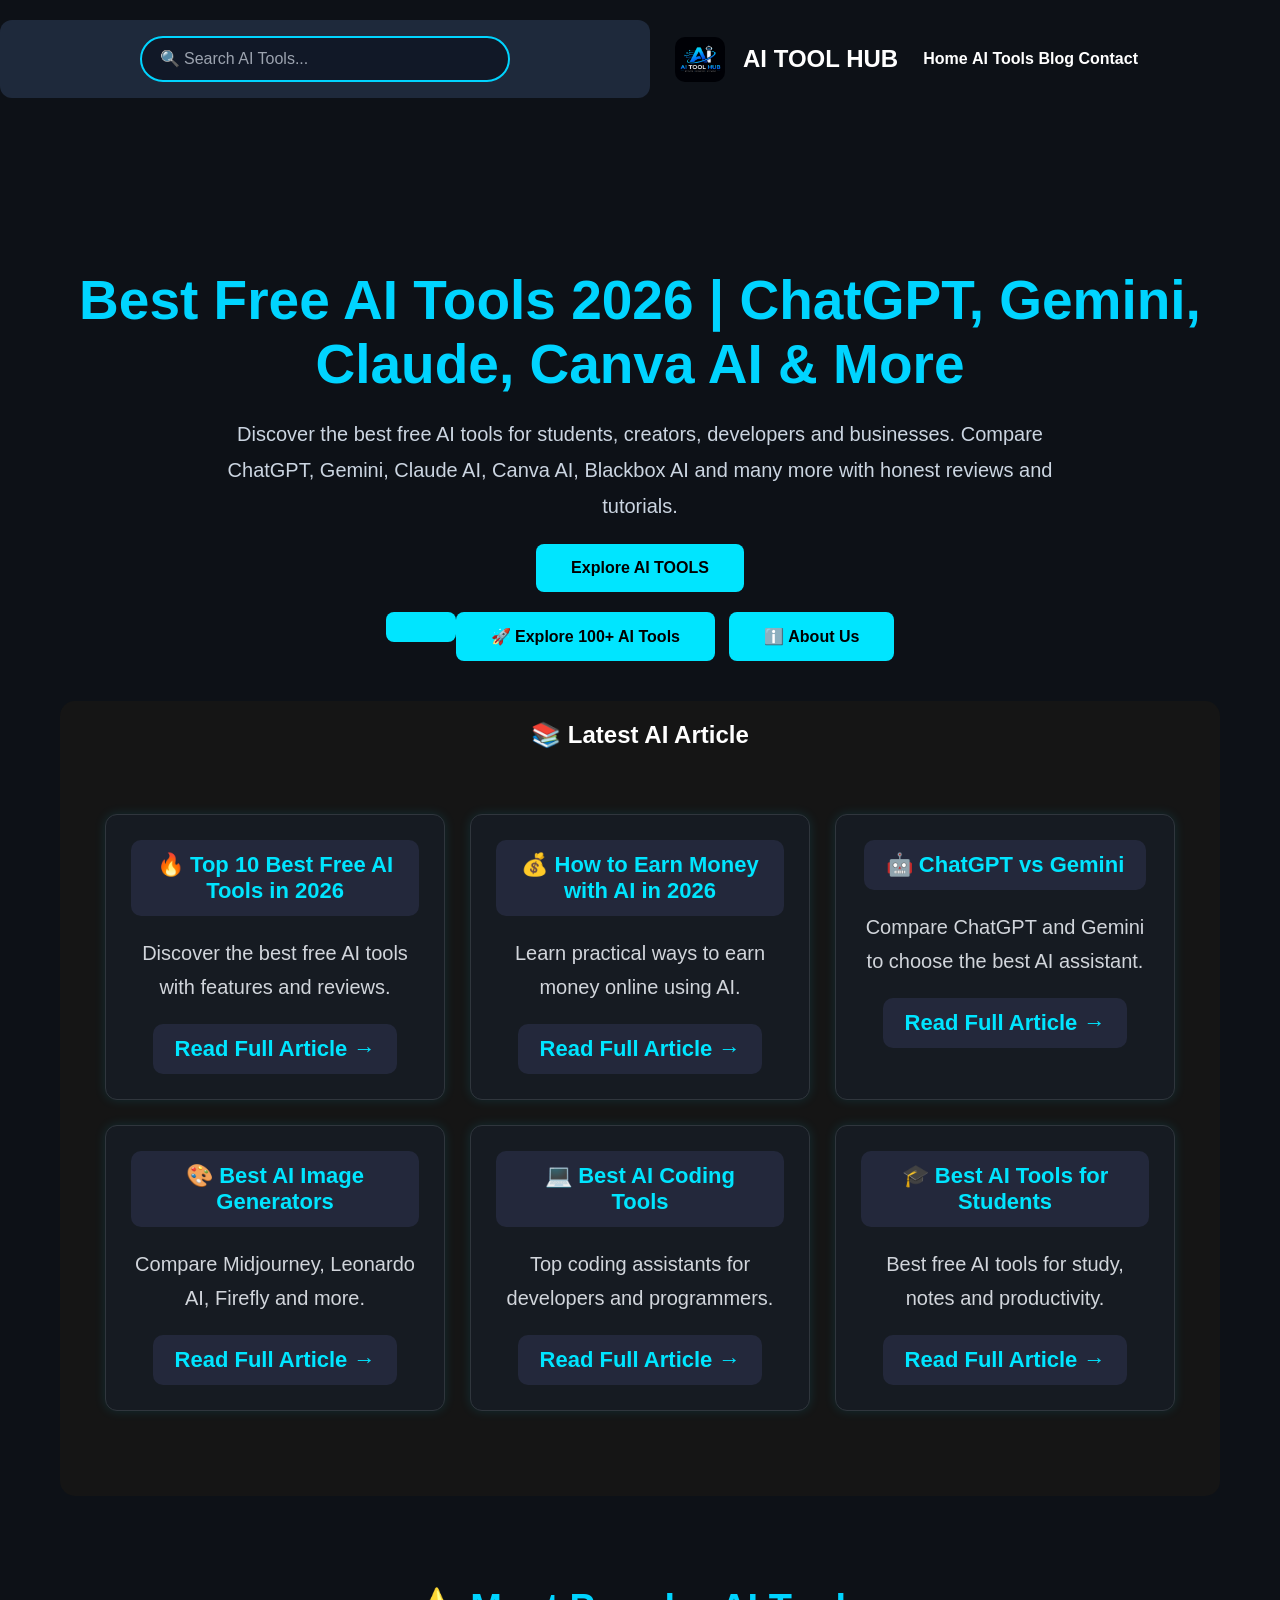
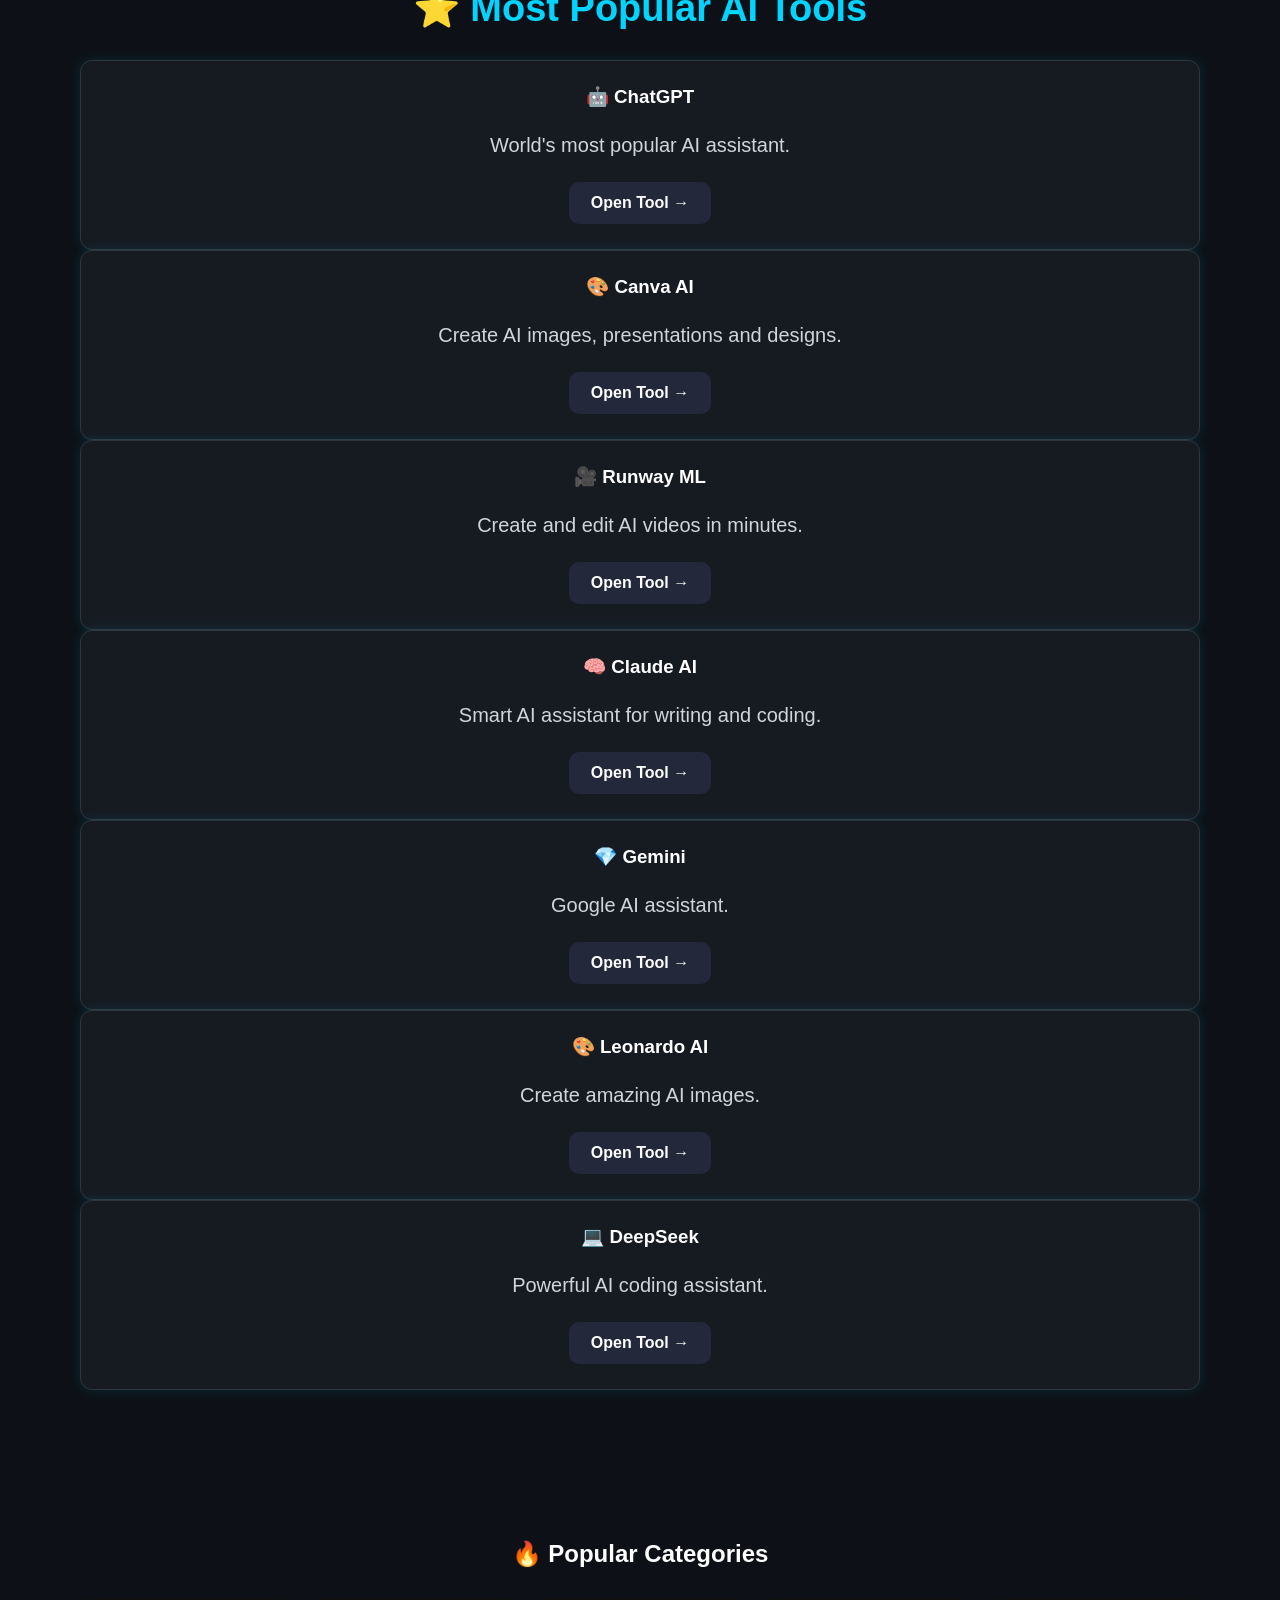
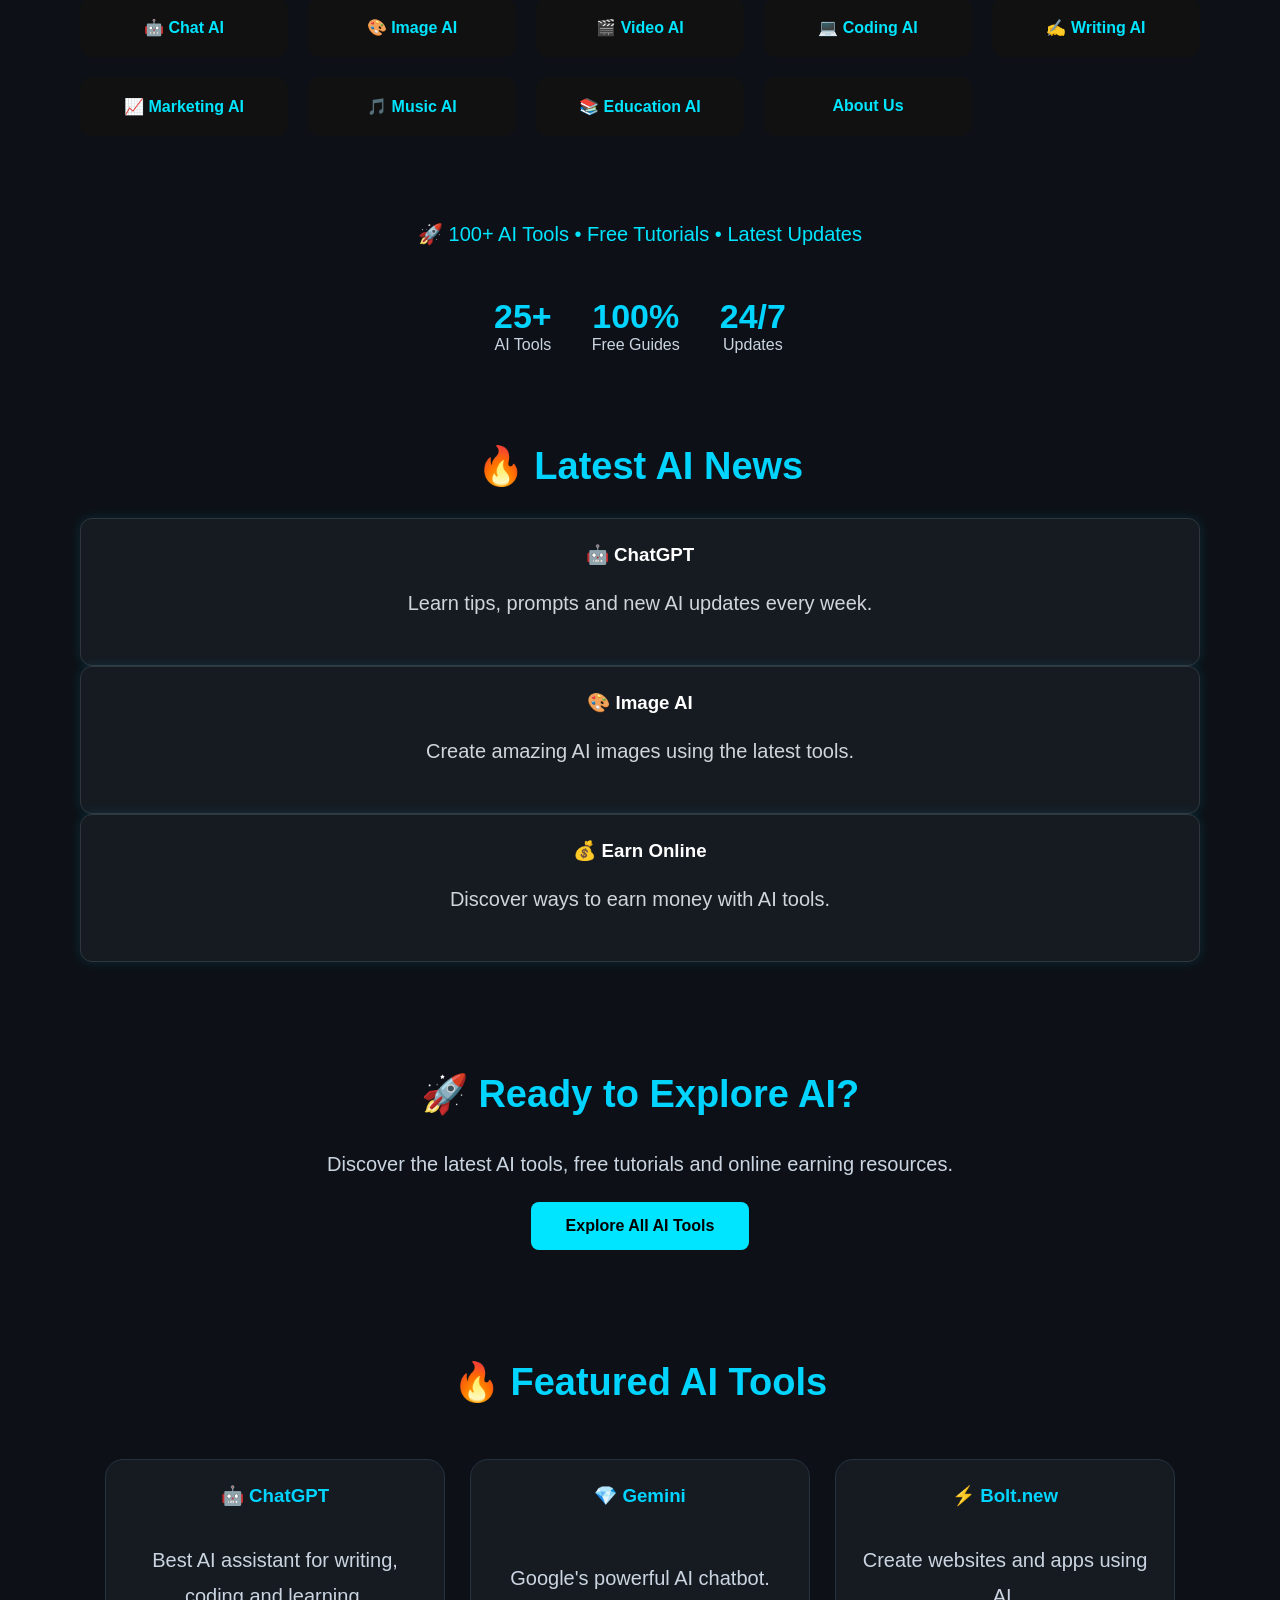
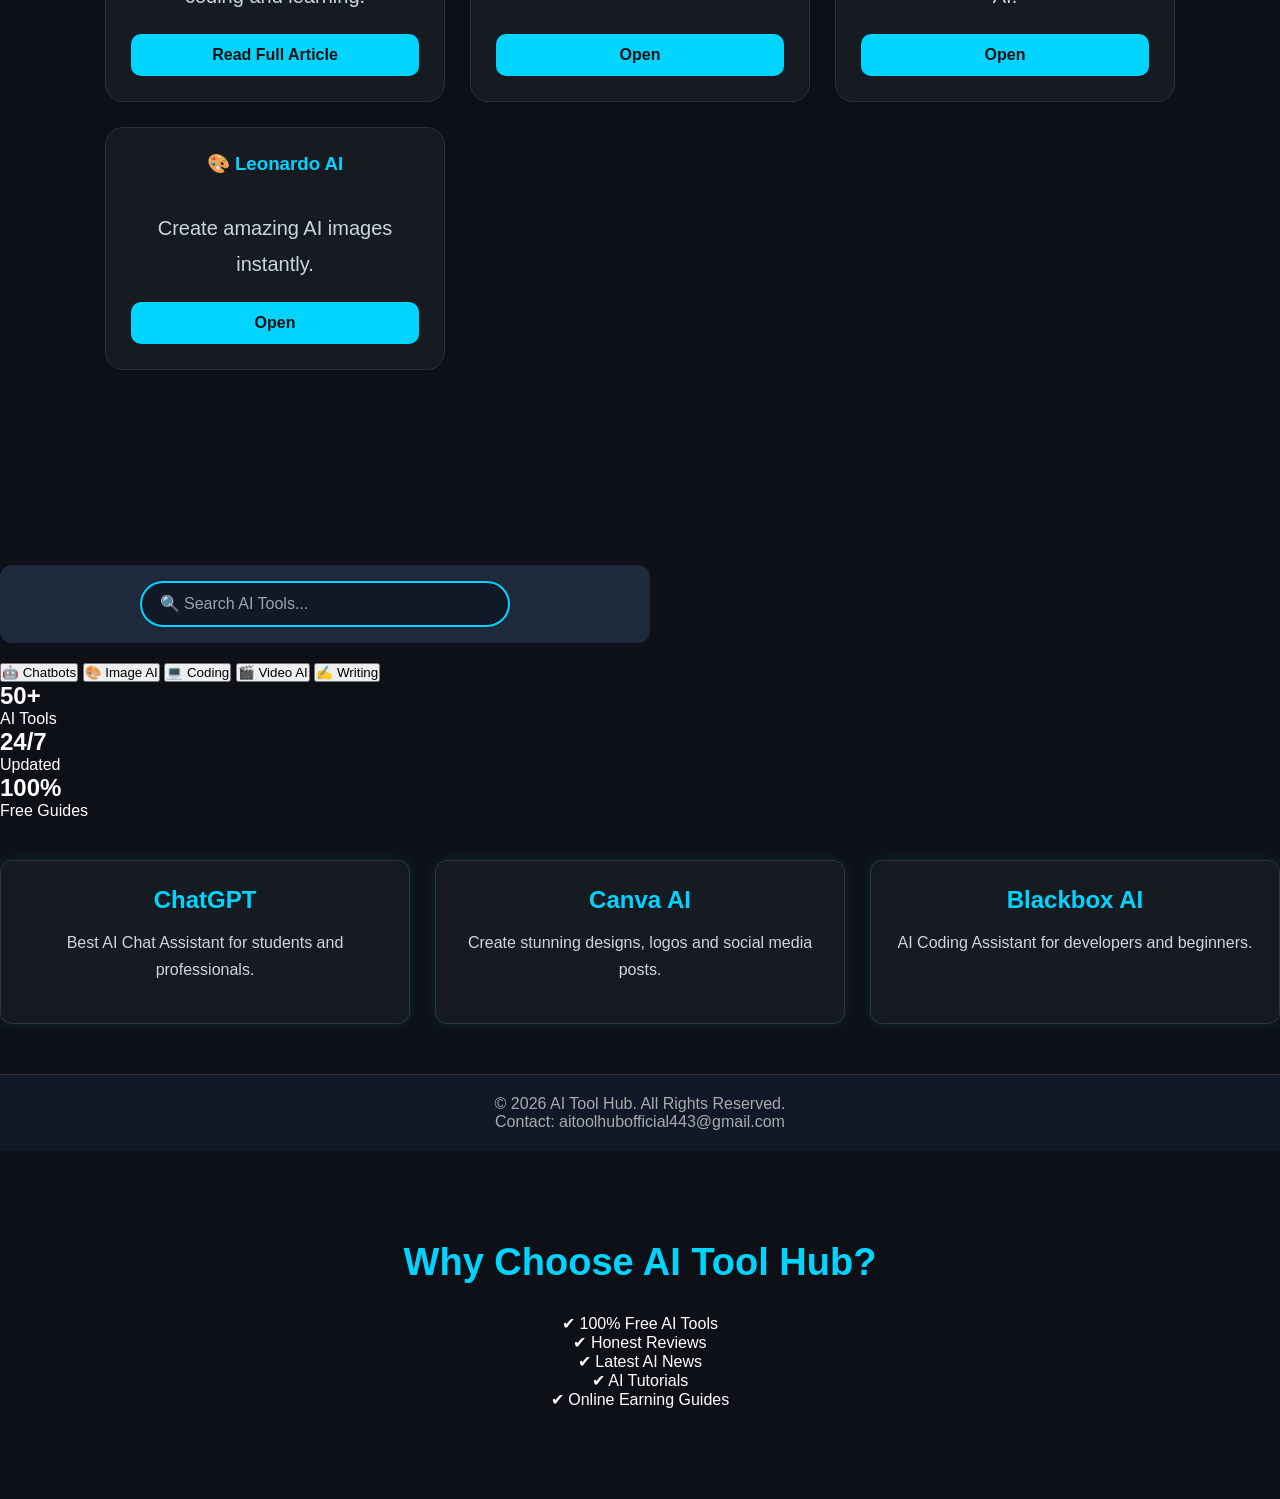
==== index.html @ bf10cf0b "Update index.html" ====
<!DOCTYPE html>
<html>
<head>

<meta charset="UTF-8">

<meta name="viewport" content="width=device-width, initial-scale=1.0">

<title>AI Tool Hub | Best AI Tools</title>

<meta name="description" content="Discover the best AI tools for ChatGPT, Image Generation, Video Editing, Coding and Productivity.">
    
  <meta name="keywords" content="AI Tools, ChatGPT, Gemini, Claude AI, Canva AI, Blackbox AI, AI Image Generator, AI Video Tools, Free AI Tools, AI Tool Hub">

<meta name="author" content="Altaf Khan">

<meta name="robots" content="index, follow">

<meta property="og:title" content="AI Tool Hub | Best Free AI Tools">

<meta property="og:description" content="Discover the best AI tools, reviews, tutorials and online earning resources.">

<meta property="og:type" content="website">

<meta property="og:url" content="https://altafkhan443.github.io/ai-tool-hub/">

<meta property="og:image" content="https://altafkhan443.github.io/ai-tool-hub/logo.png">  

<link rel="stylesheet" href="style.css">
    
<!-- Google tag (gtag.js) -->
<script async src="https://www.googletagmanager.com/gtag/js?id=G-ZGLQVR0SQN"></script>
<script>
  window.dataLayer = window.dataLayer || [];
  function gtag(){dataLayer.push(arguments);}
  gtag('js', new Date());

  gtag('config', 'G-ZGLQVR0SQN');
</script>
<link rel="icon" type="image/png" href="logo.png">    
</head>

<body>
<nav>
   <div class="search-box">
    <input type="text" id="searchInput" placeholder="🔍 Search AI Tools...">
</div> 
    <div class="logo">
    <img src="logo.png.jpeg" alt="AI Tool Hub Logo" style="height:45px; vertical-align:middle;">
        <span>AI TOOL HUB</span>
</div>

    <div class="menu">
        <a href="index.html">Home</a>
        <a href="tools.html">AI Tools</a>
        <a href="blog.html">Blog</a>
        <a href="contact.html">Contact</a>
    </div>
</nav>

<div class="hero">
    <h1>Best Free AI Tools 2026 | ChatGPT, Gemini, Claude, Canva AI & More</h1>
    <p>
Discover the best free AI tools for students, creators, developers and businesses. Compare ChatGPT, Gemini, Claude AI, Canva AI, Blackbox AI and many more with honest reviews and tutorials.
</p>
    <a href="tools.html" class="hero-btn">
    Explore AI TOOLS
    <div style="margin-top:20px;">
    <a href="tools.html" class="hero-btn">🚀 Explore 100+ AI Tools</a>
    <a href="about.html" class="hero-btn" style="margin-left:10px;">ℹ️ About Us</a>
</div>    
    <div class="latest-article">
    <h2>📚 Latest AI Article</h2>

   <div class="tools-container">

<div class="card">
<h2><a href="article1.html">🔥 Top 10 Best Free AI Tools in 2026</a></h2>
<p>Discover the best free AI tools with features and reviews.</p>
<a href="article1.html">Read Full Article →</a>
</div>

<div class="card">
<h2><a href="article2.html">💰 How to Earn Money with AI in 2026</a></h2>
<p>Learn practical ways to earn money online using AI.</p>
<a href="article2.html">Read Full Article →</a>
</div>

<div class="card">
<h2><a href="article3.html">🤖 ChatGPT vs Gemini</a></h2>
<p>Compare ChatGPT and Gemini to choose the best AI assistant.</p>
<a href="article3.html">Read Full Article →</a>
</div>

<div class="card">
<h2><a href="article4.html">🎨 Best AI Image Generators</a></h2>
<p>Compare Midjourney, Leonardo AI, Firefly and more.</p>
<a href="article4.html">Read Full Article →</a>
</div>

<div class="card">
<h2><a href="article5.html">💻 Best AI Coding Tools</a></h2>
<p>Top coding assistants for developers and programmers.</p>
<a href="article5.html">Read Full Article →</a>
</div>

<div class="card">
<h2><a href="article6.html">🎓 Best AI Tools for Students</a></h2>
<p>Best free AI tools for study, notes and productivity.</p>
<a href="article6.html">Read Full Article →</a>
</div>

</div> 
</div>
  <section class="featured-tools">

<h2>⭐ Most Popular AI Tools</h2>

<div class="card">
<h3>🤖 ChatGPT</h3>
<p>World's most popular AI assistant.</p>
<a href="https://chat.openai.com" target="_blank">Open Tool →</a>
</div>
<div class="card">
    <h3>🎨 Canva AI</h3>
    <p>Create AI images, presentations and designs.</p>
    <a href="https://www.canva.com/" target="_blank">Open Tool →</a>
</div>

<div class="card">
    <h3>🎥 Runway ML</h3>
    <p>Create and edit AI videos in minutes.</p>
    <a href="https://runwayml.com/" target="_blank">Open Tool →</a>
</div>

<div class="card">
    <h3>🧠 Claude AI</h3>
    <p>Smart AI assistant for writing and coding.</p>
    <a href="https://claude.ai/" target="_blank">Open Tool →</a>
</div>
<div class="card">
<h3>💎 Gemini</h3>
<p>Google AI assistant.</p>
<a href="https://gemini.google.com" target="_blank">Open Tool →</a>
</div>

<div class="card">
<h3>🎨 Leonardo AI</h3>
<p>Create amazing AI images.</p>
<a href="https://leonardo.ai" target="_blank">Open Tool →</a>
</div>

<div class="card">
<h3>💻 DeepSeek</h3>
<p>Powerful AI coding assistant.</p>
<a href="https://chat.deepseek.com" target="_blank">Open Tool →</a>
</div>

</section>      
      <section class="popular-categories">

<h2>🔥 Popular Categories</h2>

<div class="category-grid">

<a href="tools.html">🤖 Chat AI</a>

<a href="tools.html">🎨 Image AI</a>

<a href="tools.html">🎬 Video AI</a>

<a href="tools.html">💻 Coding AI</a>

<a href="tools.html">✍️ Writing AI</a>

<a href="tools.html">📈 Marketing AI</a>

<a href="tools.html">🎵 Music AI</a>

<a href="tools.html">📚 Education AI</a>

 <a href="about.html" class="hero-btn">About Us</a>   
</div>

</section>  
      <p style="color:#00e5ff; font-size:20px; margin-top:20px;">
🚀 100+ AI Tools • Free Tutorials • Latest Updates
</p>  
<div class="hero-stats">
  <div>
      <h2>25+</h2>
      <span>AI Tools</span>
  </div>  

        <div>
            <h2>100%</h2>
            <span>Free Guides</span>
        </div>

        <div>
            <h2>24/7</h2>
            <span>Updates</span>
        </div>
    </div> 
      <section class="latest">
    <h2>🔥 Latest AI News</h2>

    <div class="card">
        <h3>🤖 ChatGPT</h3>
        <p>Learn tips, prompts and new AI updates every week.</p>
    </div>

    <div class="card">
        <h3>🎨 Image AI</h3>
        <p>Create amazing AI images using the latest tools.</p>
    </div>

    <div class="card">
        <h3>💰 Earn Online</h3>
        <p>Discover ways to earn money with AI tools.</p>
    </div>
</section> 
       <section class="cta">

    <h2>🚀 Ready to Explore AI?</h2>

    <p>
        Discover the latest AI tools, free tutorials and online earning resources.
    </p>

    <a href="tools.html" class="hero-btn">
        Explore All AI Tools
    </a>

</section> 
    <section class="featured-tools">

    <h2>🔥 Featured AI Tools</h2>

    <div class="tool-grid">

        <div class="tool-card">
            <h3>🤖 ChatGPT</h3>
            <p>Best AI assistant for writing, coding and learning.</p>
            <a href="article1.html" class="hero-btn">Read Full Article</a>
        </div>

        <div class="tool-card">
            <h3>💎 Gemini</h3>
            <p>Google's powerful AI chatbot.</p>
            <a href="https://gemini.google.com" target="_blank">Open</a>
        </div>

        <div class="tool-card">
            <h3>⚡ Bolt.new</h3>
            <p>Create websites and apps using AI.</p>
            <a href="https://bolt.new" target="_blank">Open</a>
        </div>

        <div class="tool-card">
            <h3>🎨 Leonardo AI</h3>
            <p>Create amazing AI images instantly.</p>
            <a href="https://leonardo.ai" target="_blank">Open</a>
        </div>

    </div>

</section>  
</div>  
     <div class="search-box">
    <input type="text" id="searchInput" placeholder="🔍 Search AI Tools...">
</div>   
       <div class="categories">
    <button>🤖 Chatbots</button>
    <button>🎨 Image AI</button>
    <button>💻 Coding</button>
    <button>🎬 Video AI</button>
    <button>✍️ Writing</button>
</div> 
    <section class="stats">

<div class="stat-box">
<h2>50+</h2>
<p>AI Tools</p>
</div>

<div class="stat-box">
<h2>24/7</h2>
<p>Updated</p>
</div>

<div class="stat-box">
<h2>100%</h2>
<p>Free Guides</p>
</div>

</section>    
    </a>    
</div>

<div class="cards">

    <div class="card">
        <h2>ChatGPT</h2>
        <p>Best AI Chat Assistant for students and professionals.</p>
    </div>

    <div class="card">
        <h2>Canva AI</h2>
        <p>Create stunning designs, logos and social media posts.</p>
    </div>

    <div class="card">
        <h2>Blackbox AI</h2>
        <p>AI Coding Assistant for developers and beginners.</p>
    </div>

</div>
    

 <footer style="text-align:center; padding:20px; margin-top:50px; border-top:1px solid #333; color:#aaa;">
  <p>© 2026 AI Tool Hub. All Rights Reserved.</p>
  <p>Contact: aitoolhubofficial443@gmail.com</p>
</footer>
    <script src="script.js"></script>
   <section class="cta">
<h2>Why Choose AI Tool Hub?</h2>

<p>
✔ 100% Free AI Tools<br>
✔ Honest Reviews<br>
✔ Latest AI News<br>
✔ AI Tutorials<br>
✔ Online Earning Guides
</p>
</section> 
</body>
</html>
---- style.css ----
/* =========================
   AI TOOL HUB - STYLE.CSS
========================= */

*{
margin:0;
padding:0;
box-sizing:border-box;
scroll-behavior:smooth;
}

body{
font-family:Arial,Helvetica,sans-serif;
background:#0d1117;
color:#fff;
}

a{
text-decoration:none;
}

img{
max-width:100%;
}

.navbar{
position:sticky;
top:0;
display:flex;
justify-content:space-between;
align-items:center;
padding:18px 8%;
background:#111827;
border-bottom:1px solid #1f2937;
z-index:999;
}

.logo{
font-size:28px;
font-weight:bold;
color:#00d4ff;
}

.logo span{
color:#ffffff;
margin-left:8px;
}


nav{
    display:flex;
    gap:25px;
    align-items:center;
}

nav a{
    color:white;
    text-decoration:none;
    font-weight:bold;
    transition:.3s;
}

nav a:hover{
    color:#00d4ff;
}

.hero{
    padding:120px 20px 60px;
    text-align:center;
    max-width:1200px;
    margin:auto;
}

.hero h1{
font-size:55px;
color:#00d4ff;
margin-bottom:20px;
}

.hero p{
font-size:20px;
color:#cbd5e1;
max-width:850px;
margin:auto;
line-height:1.8;
}

.search-box{
width:90%;
max-width:650px;
margin-top:35px;
padding:16px;
border:none;
border-radius:12px;
font-size:18px;
outline:none;
background:#1e293b;
color:white;
}

.tools-container{
max-width:1400px;
margin:40px auto;
padding:20px;
display:grid;
grid-template-columns:repeat(auto-fit,minmax(280px,1fr));
gap:25px;
}

.card{
background:#161b22;
border:1px solid #263241;
border-radius:16px;
padding:25px;
text-align:center;
transition:.35s;
box-shadow:0 0 12px rgba(0,212,255,.12);
}

.card:hover{
transform:translateY(-10px);
box-shadow:0 0 25px rgba(0,212,255,.45);
border-color:#00d4ff;
}

.card h2{
color:#00d4ff;
margin-bottom:15px;
}

.card p{
color:#d1d5db;
line-height:1.7;
margin-bottom:15px;
}

.card a{
display:inline-block;
padding:12px 22px;
background:#23283b;
color:#ffffff;
border-radius:10px;
font-weight:bold;
transition:.3s;
}

.card a:hover{
background:#00d4ff;
   color:#000;
}

footer{
margin-top:60px;
padding:25px;
text-align:center;
background:#111827;
color:#94a3b8;
border-top:1px solid #1f2937;
}

@media(max-width:768px){

.hero h1{
font-size:36px;
}

.hero p{
font-size:16px;
}

.navbar{
flex-direction:column;
gap:15px;
}

nav a{
margin:0 10px;
}

}
/* ===== Featured Tools ===== */

.featured-tools,
.latest,
.cta{
    max-width:1200px;
    margin:70px auto;
    padding:20px;
    text-align:center;
}

.featured-tools h2,
.latest h2,
.cta h2{
    color:#00d4ff;
    font-size:38px;
    margin-bottom:30px;
}

.tool-grid{
    display:grid;
    grid-template-columns:repeat(auto-fit,minmax(250px,1fr));
    gap:25px;
}

.tool-card{
    background:#161b22;
    border:1px solid #263241;
    border-radius:18px;
    padding:25px;
    transition:.3s;
}

.tool-card:hover{
    transform:translateY(-10px);
    box-shadow:0 0 30px rgba(0,212,255,.4);
}

.tool-card h3{
    color:#00d4ff;
    margin-bottom:15px;
}

.tool-card p{
    color:#cbd5e1;
    margin-bottom:20px;
}

.tool-card a,
.hero-btn{
    display:inline-block;
    padding:12px 24px;
    background:#00d4ff;
    color:#111;
    border-radius:10px;
    font-weight:bold;
    transition:.3s;
}

.tool-card a:hover,
.hero-btn:hover{
    background:#00b8d8;
}

.hero-stats{
    display:flex;
    justify-content:center;
    gap:40px;
    margin-top:45px;
    flex-wrap:wrap;
}

.hero-stats h2{
    color:#00d4ff;
    font-size:34px;
}

.hero-stats span{
    color:#cbd5e1;
}

.footer-links{
    margin:25px 0;
}

.footer-links a{
    color:white;
    margin:0 12px;
}

.footer-links a:hover{
    color:#00d4ff;
}

.copyright{
    margin-top:20px;
    color:#94a3b8;
}

@media(max-width:768px){

.hero-stats{
    flex-direction:column;
    gap:20px;
}
.hero{
    text-align:center;
}

.search-box{
    display:block;
    margin:30px auto;
}
.featured-tools h2,
.latest h2,
.cta h2{
    font-size:28px;
}

}
.tool-card{
display:flex;
flex-direction:column;
justify-content:space-between;
min-height:220px;
}

.tool-grid,
.tools-container{
display:grid;
grid-template-columns:repeat(auto-fit,minmax(280px,1fr));
gap:25px;
padding:25px;
}

.card{
width:100%;
}
.logo{
    display:flex;
    align-items:center;
    gap:10px;
    font-size:30px;
    font-weight:bold;
    color:#00d4ff;
}

.logo img{
    width:45px;
    height:45px;
    border-radius:50%;
}

.navbar{
    padding:15px 8%;
}

.hero{
    margin-top:30px;
}

.hero p{
    margin:20px auto;
}

.search-box{
    display:block;
    margin:30px auto;
}

footer{
    color:white;
}

.hero-btn{
display:inline-block;
padding:15px 35px;
background:#00e5ff;
color:#000;
font-weight:bold;
border-radius:8px;
transition:0.3s;
text-decoration:none;
}

.hero-btn:hover{
background:#00bcd4;
transform:scale(1.05);
}

.card{
border-radius:12px;
transition:0.3s;
}

.card:hover{
transform:translateY(-8px);
box-shadow:0 10px 25px rgba(0,229,255,.3);
}
.cards{
display:grid;
grid-template-columns:repeat(auto-fit,minmax(280px,1fr));
gap:25px;
margin-top:40px;
}

.card{
background:#161b22;
padding:25px;
border:1px solid #30363d;
}
.logo{
    display:flex;
    align-items:center;
    gap:10px;
    font-size:24px;
    font-weight:bold;
}

.logo img{
    width:50px;
    height:50px;
    border-radius:10px;
}
.site-logo{
    height:50px;
    width:auto;
    border-radius:10px;
}
.latest-article{
margin-top:40px;
padding:20px;
background:#151515;
border-radius:15px;
text-align:center;
}
.latest-article h2{
    color:#ffffff;
    background:none;
    box-shadow:none;
}

.latest-article a{
color:#00E5FF;
font-size:22px;
font-weight:bold;
text-decoration:none;
}

.latest-article a:hover{
text-decoration:underline;
}
.popular-categories{
padding:60px 20px;
text-align:center;
}

.category-grid{
display:grid;
grid-template-columns:repeat(auto-fit,minmax(180px,1fr));
gap:20px;
margin-top:30px;
}

.category-grid a{
background:#111;
padding:20px;
border-radius:12px;
text-decoration:none;
color:#00E5FF;
font-weight:bold;
transition:.3s;
}

.category-grid a:hover{
background:#00E5FF;
color:#000;
transform:translateY(-5px);
}
/* Search Box */
.search-box{
    width:100%;
    text-align:center;
    margin:20px 0;
}

.search-box input{
    width:60%;
    max-width:500px;
    padding:12px 18px;
    border-radius:30px;
    border:2px solid #00d4ff;
    background:#111827;
    color:#fff;
    font-size:16px;
    outline:none;
}

.search-box input::placeholder{
    color:#9ca3af;
}

.search-box input:focus{
    box-shadow:0 0 15px #00d4ff;
}
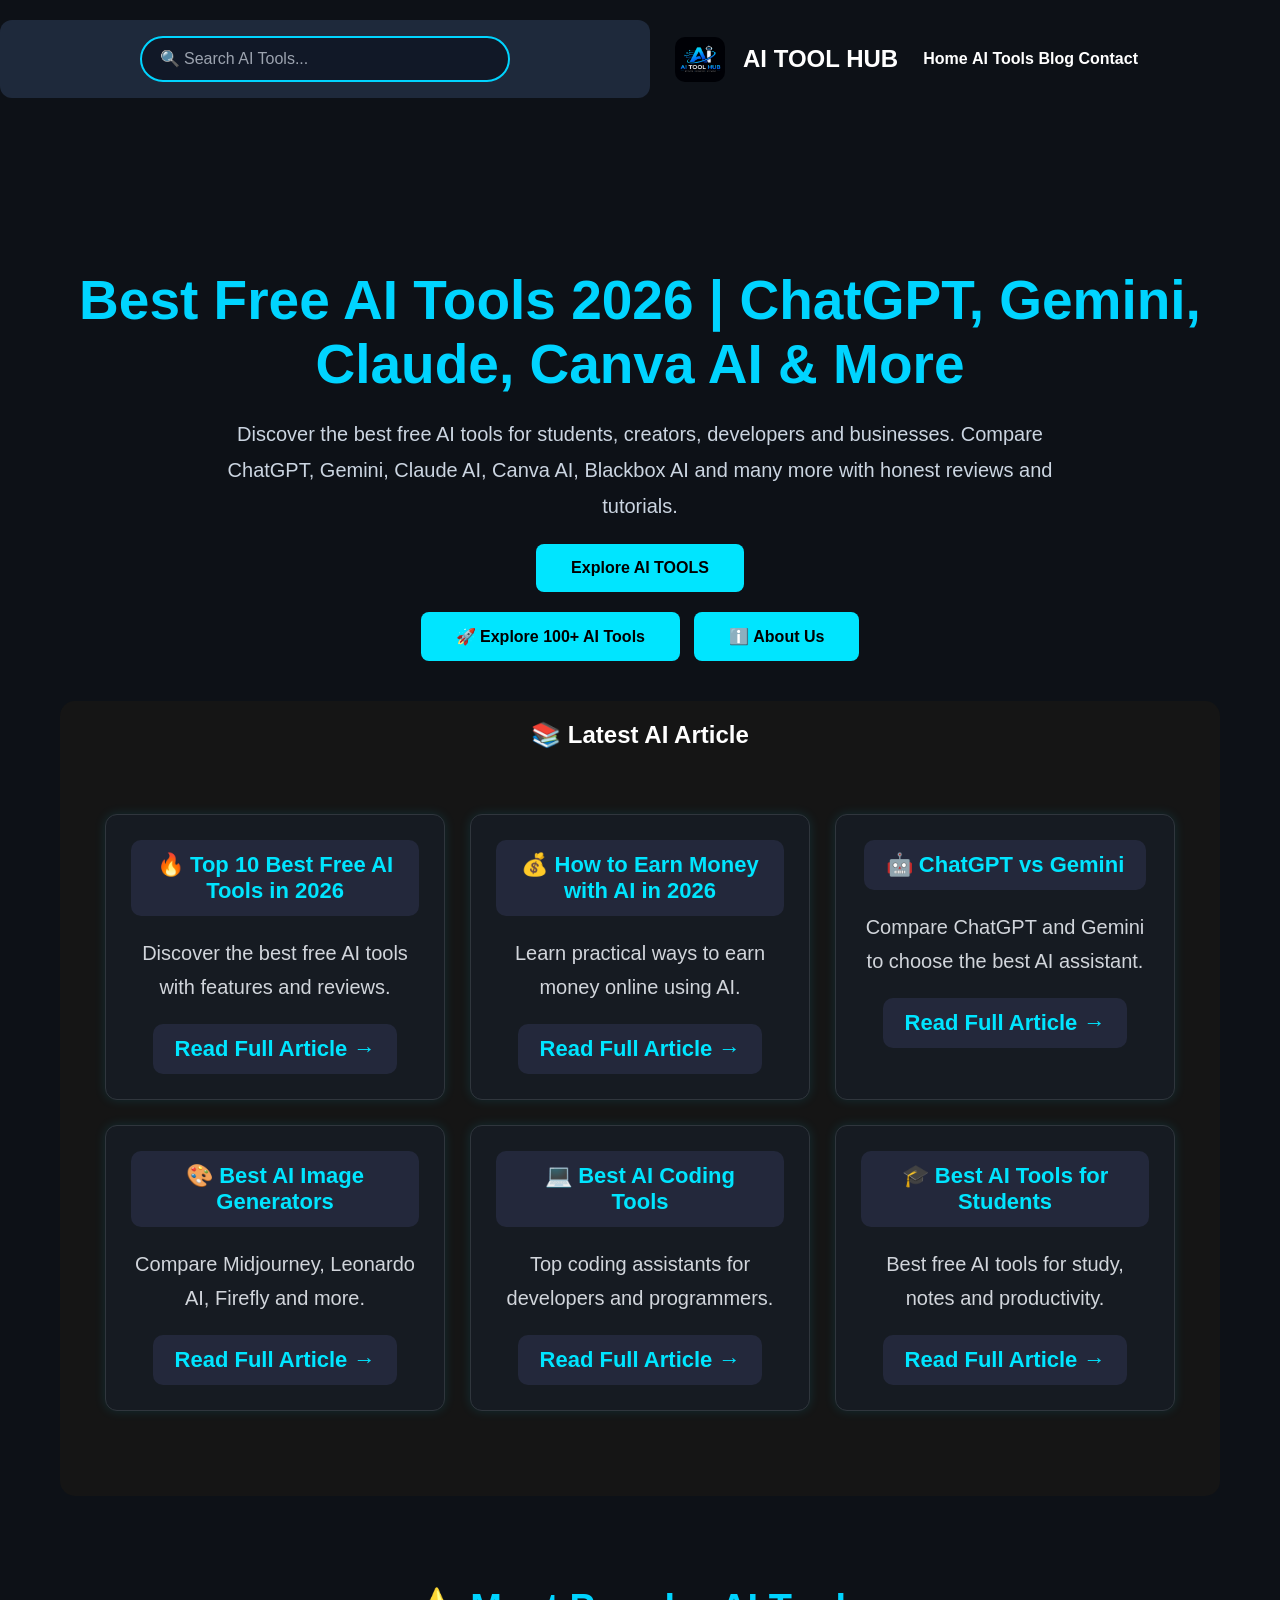
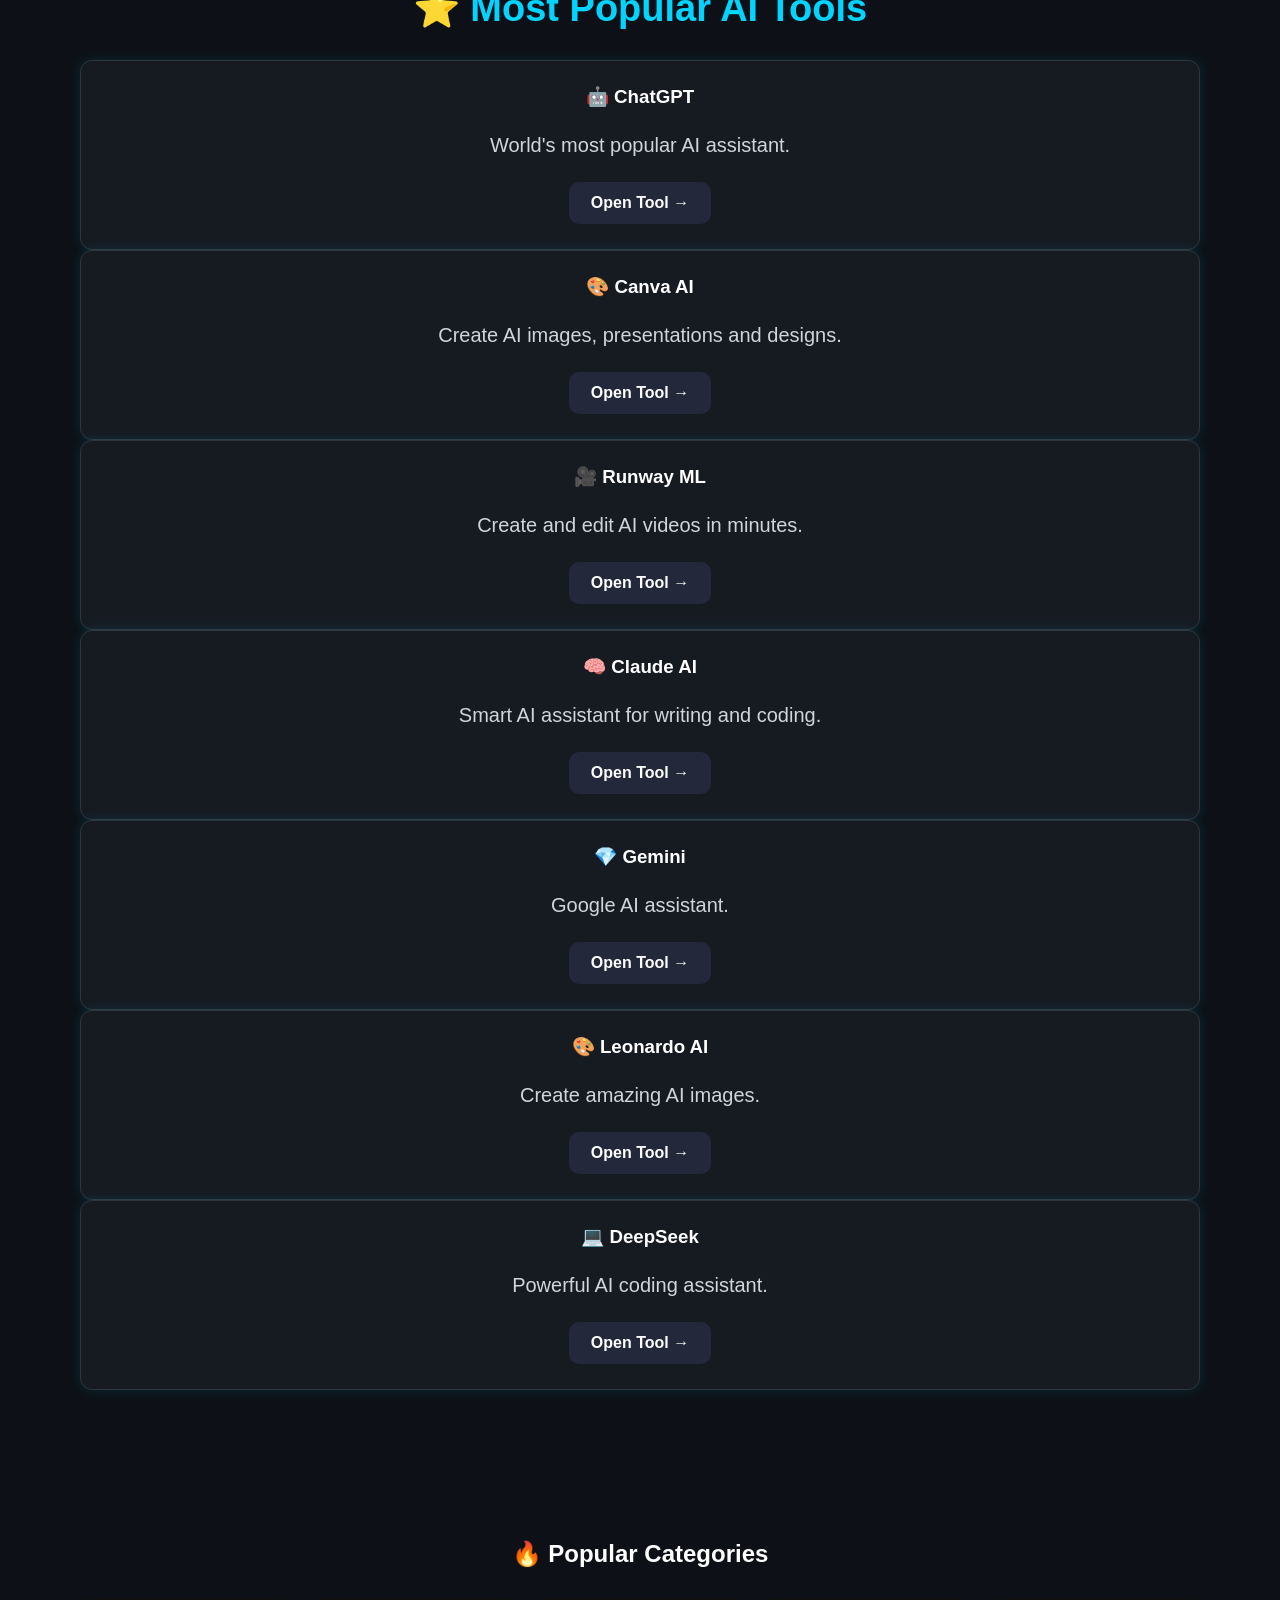
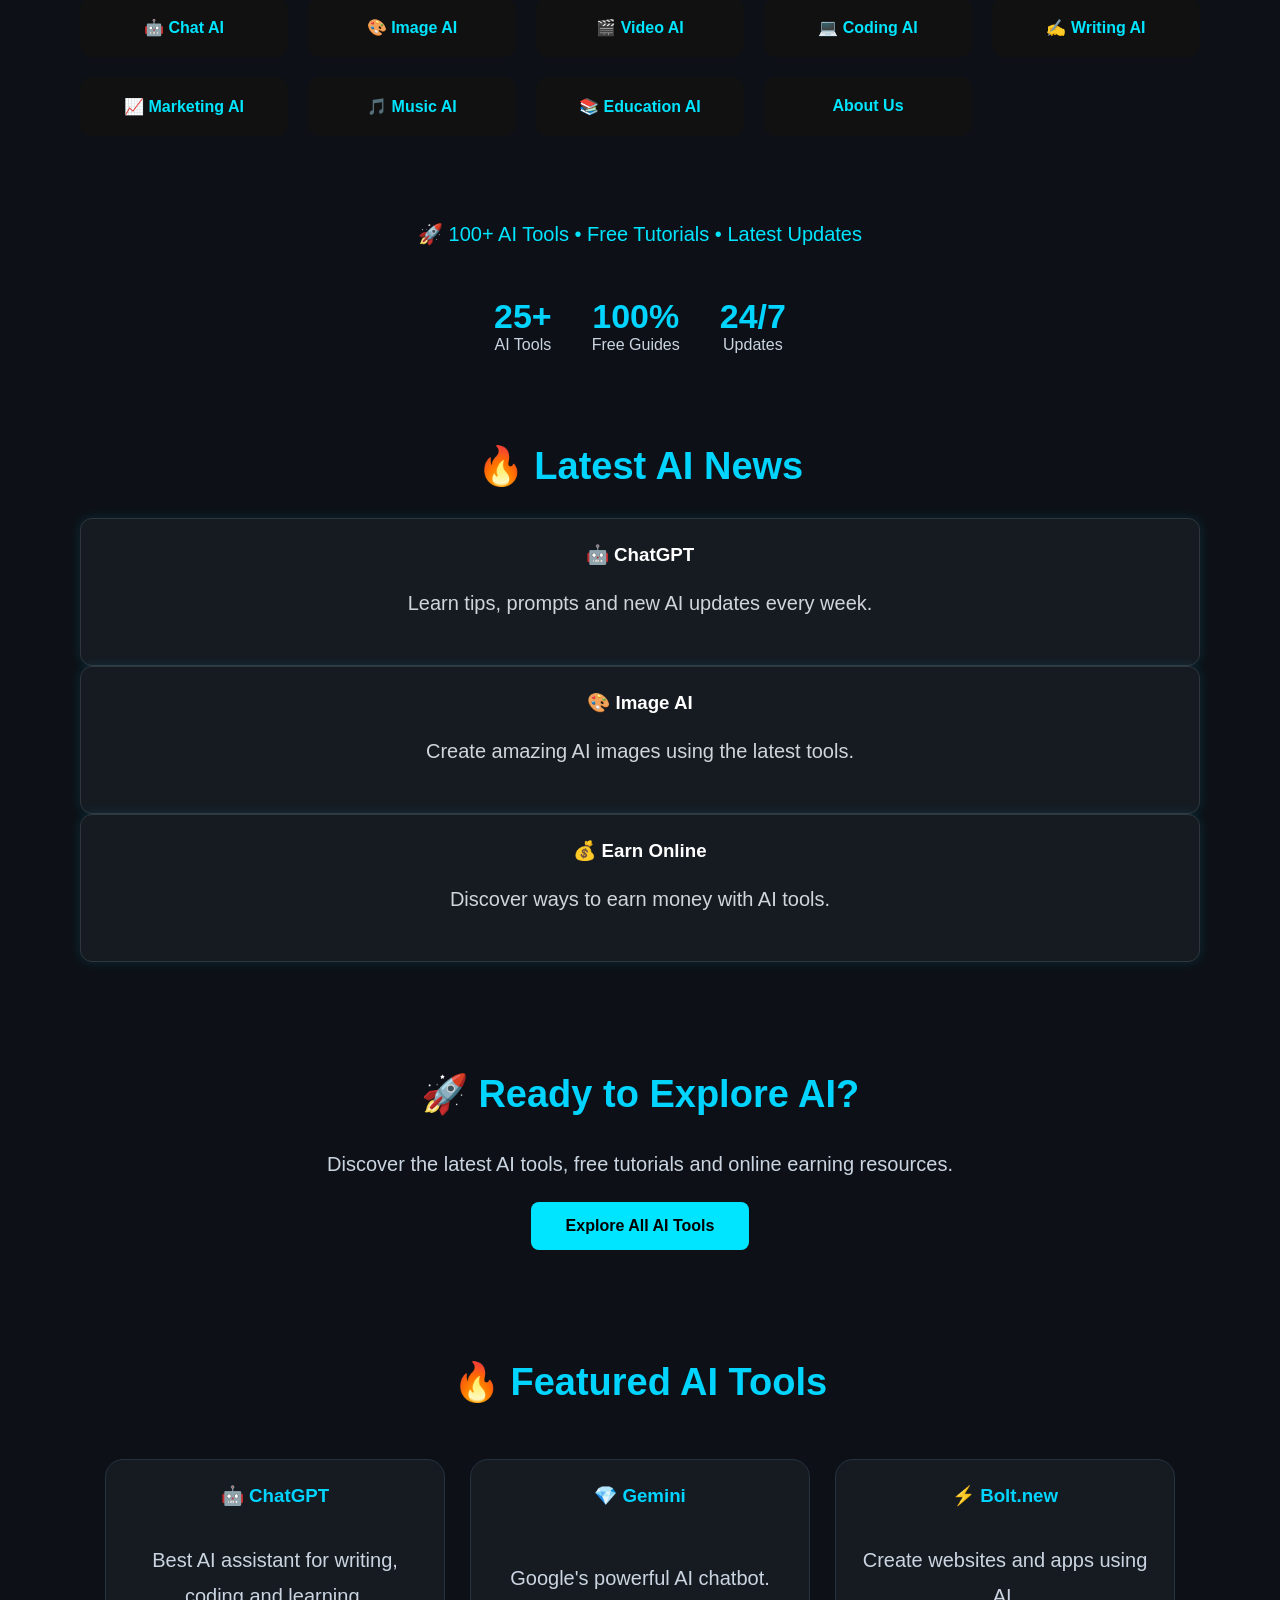
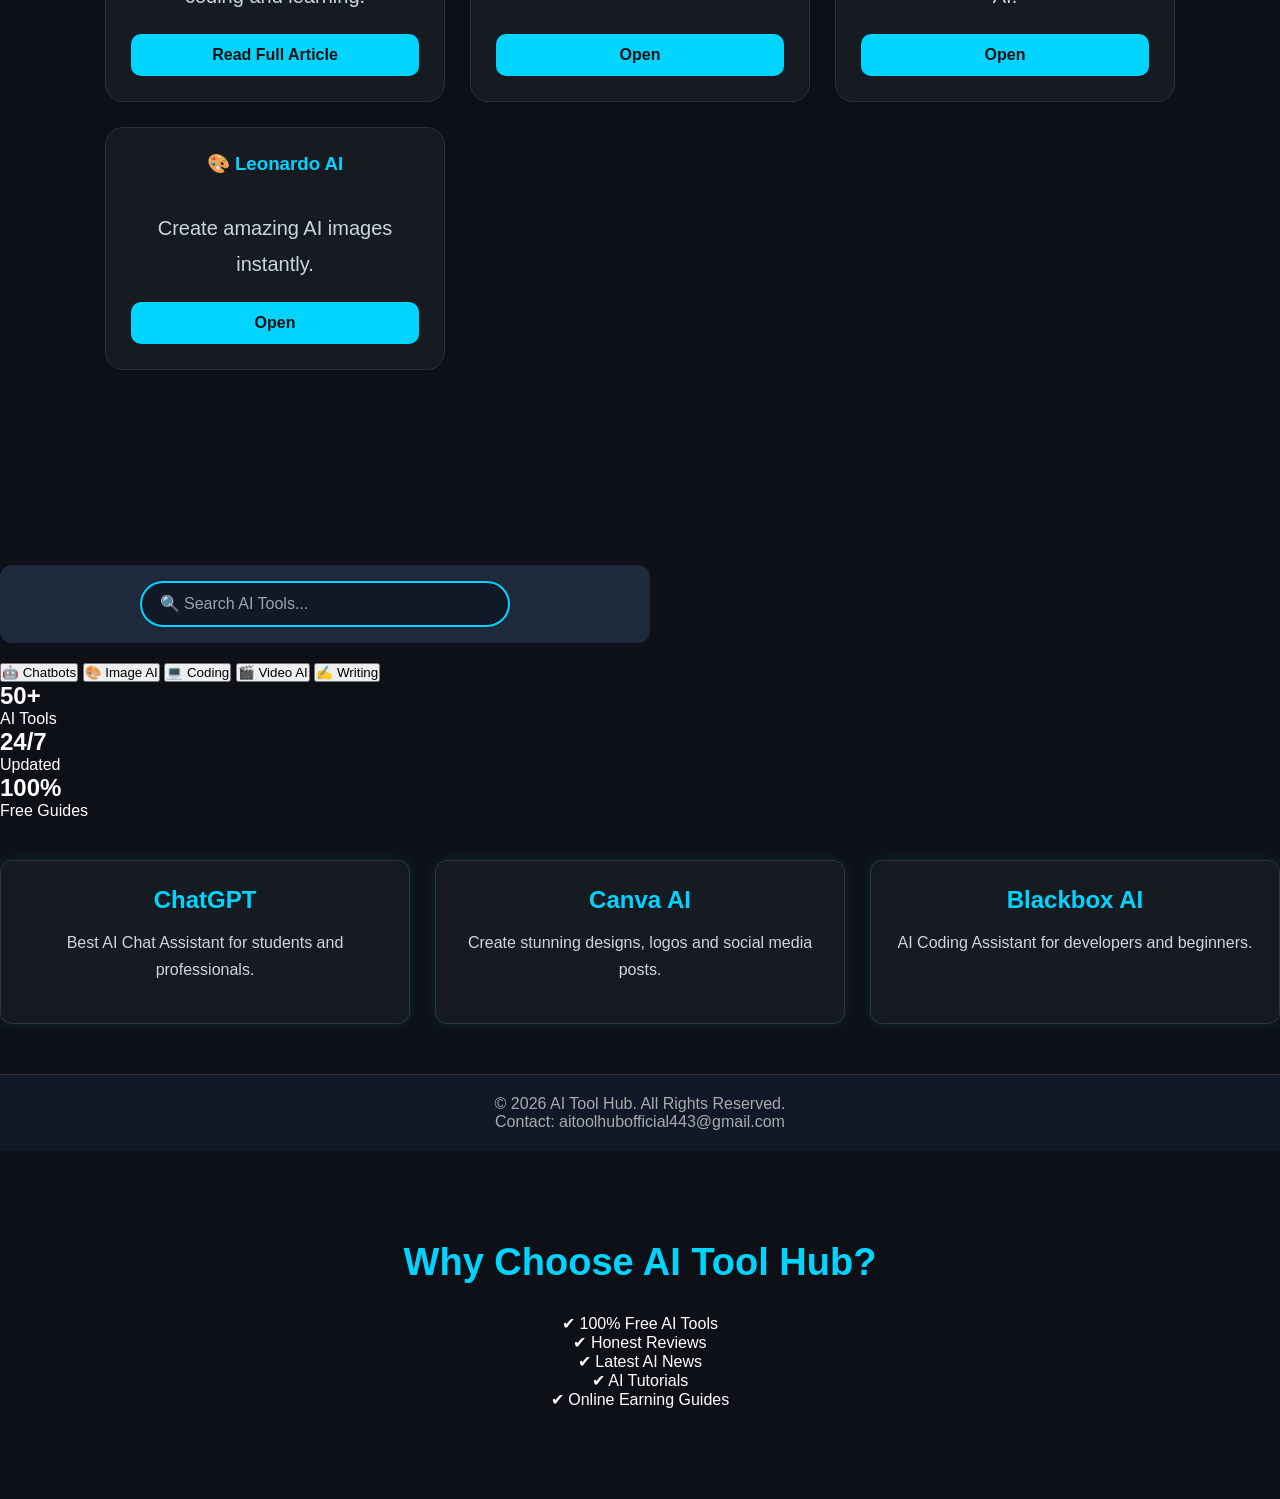
==== commit 44229c1d: "Update index.html" ====
--- a/index.html
+++ b/index.html
@@ -64,10 +64,11 @@
 Discover the best free AI tools for students, creators, developers and businesses. Compare ChatGPT, Gemini, Claude AI, Canva AI, Blackbox AI and many more with honest reviews and tutorials.
 </p>
     <a href="tools.html" class="hero-btn">
-    Explore AI TOOLS
+    Explore AI TOOLS</a>
     <div style="margin-top:20px;">
     <a href="tools.html" class="hero-btn">🚀 Explore 100+ AI Tools</a>
     <a href="about.html" class="hero-btn" style="margin-left:10px;">ℹ️ About Us</a>
+        
 </div>    
     <div class="latest-article">
     <h2>📚 Latest AI Article</h2>
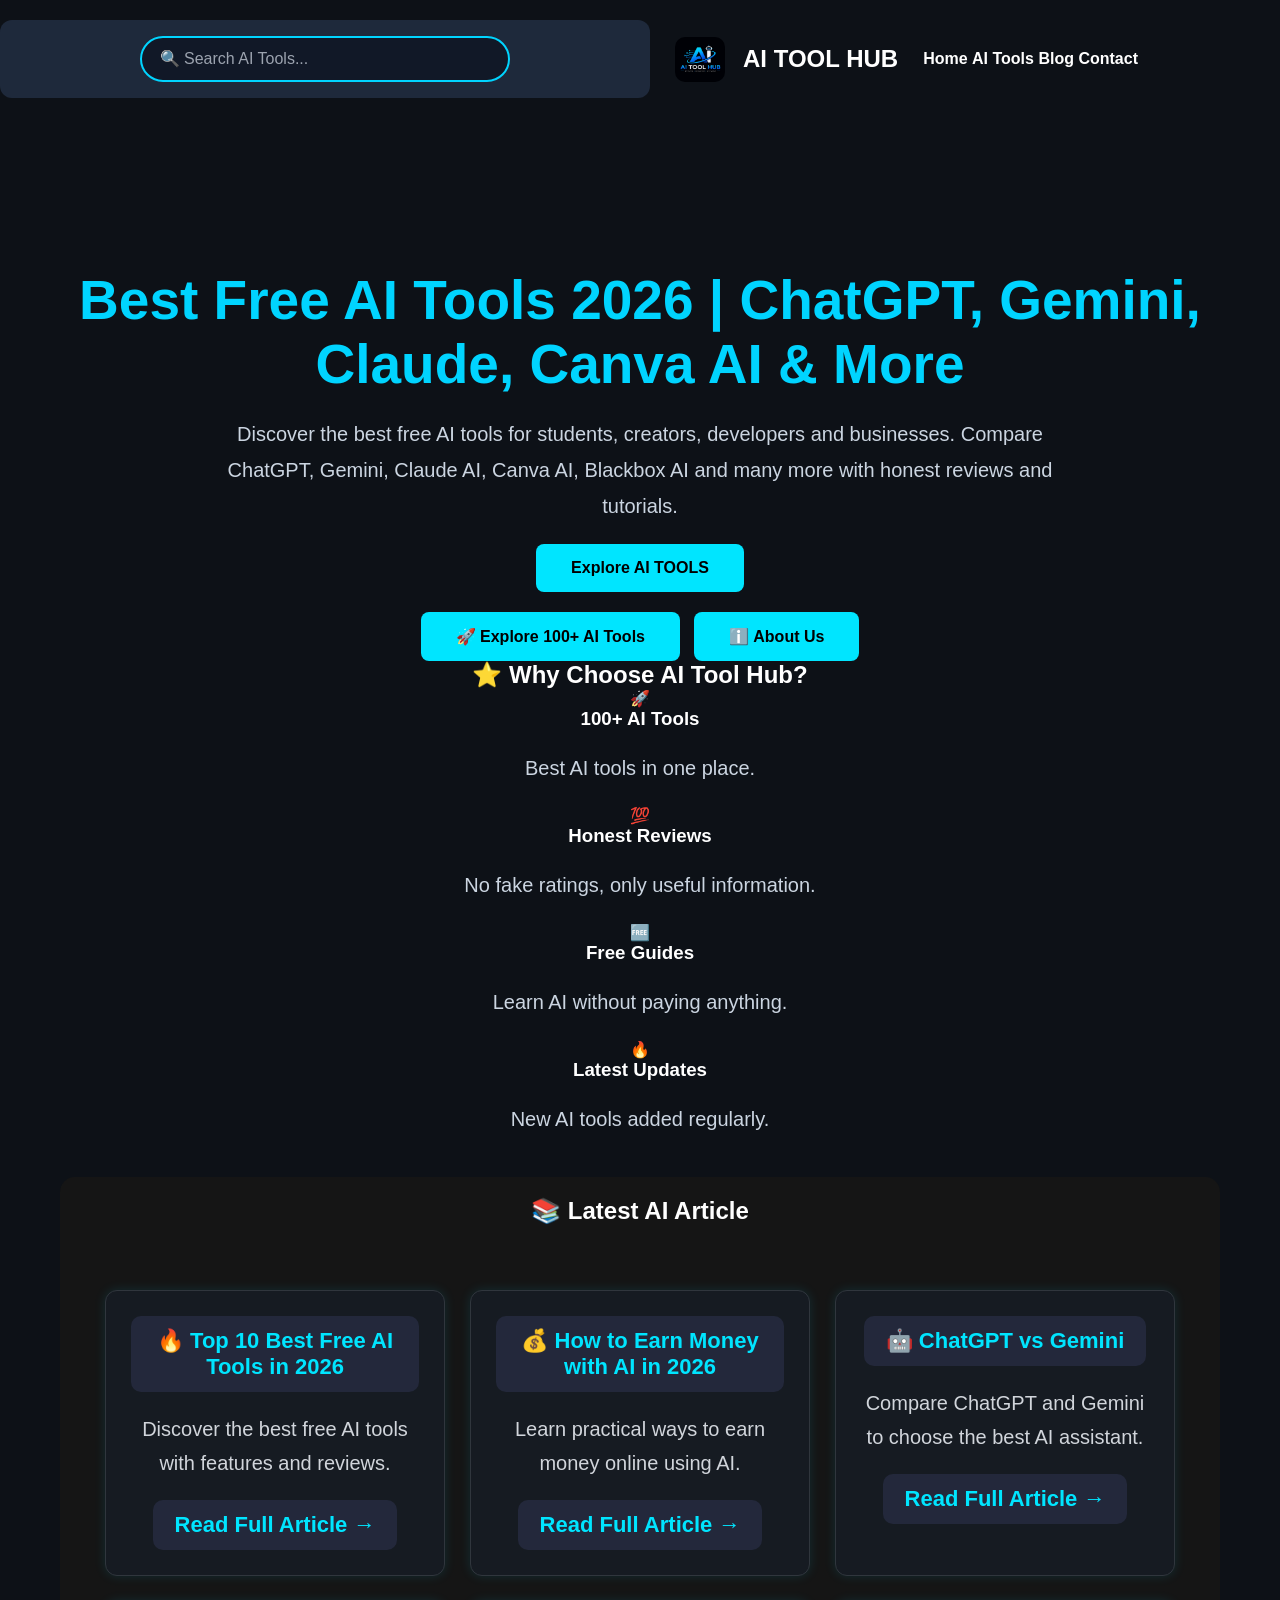
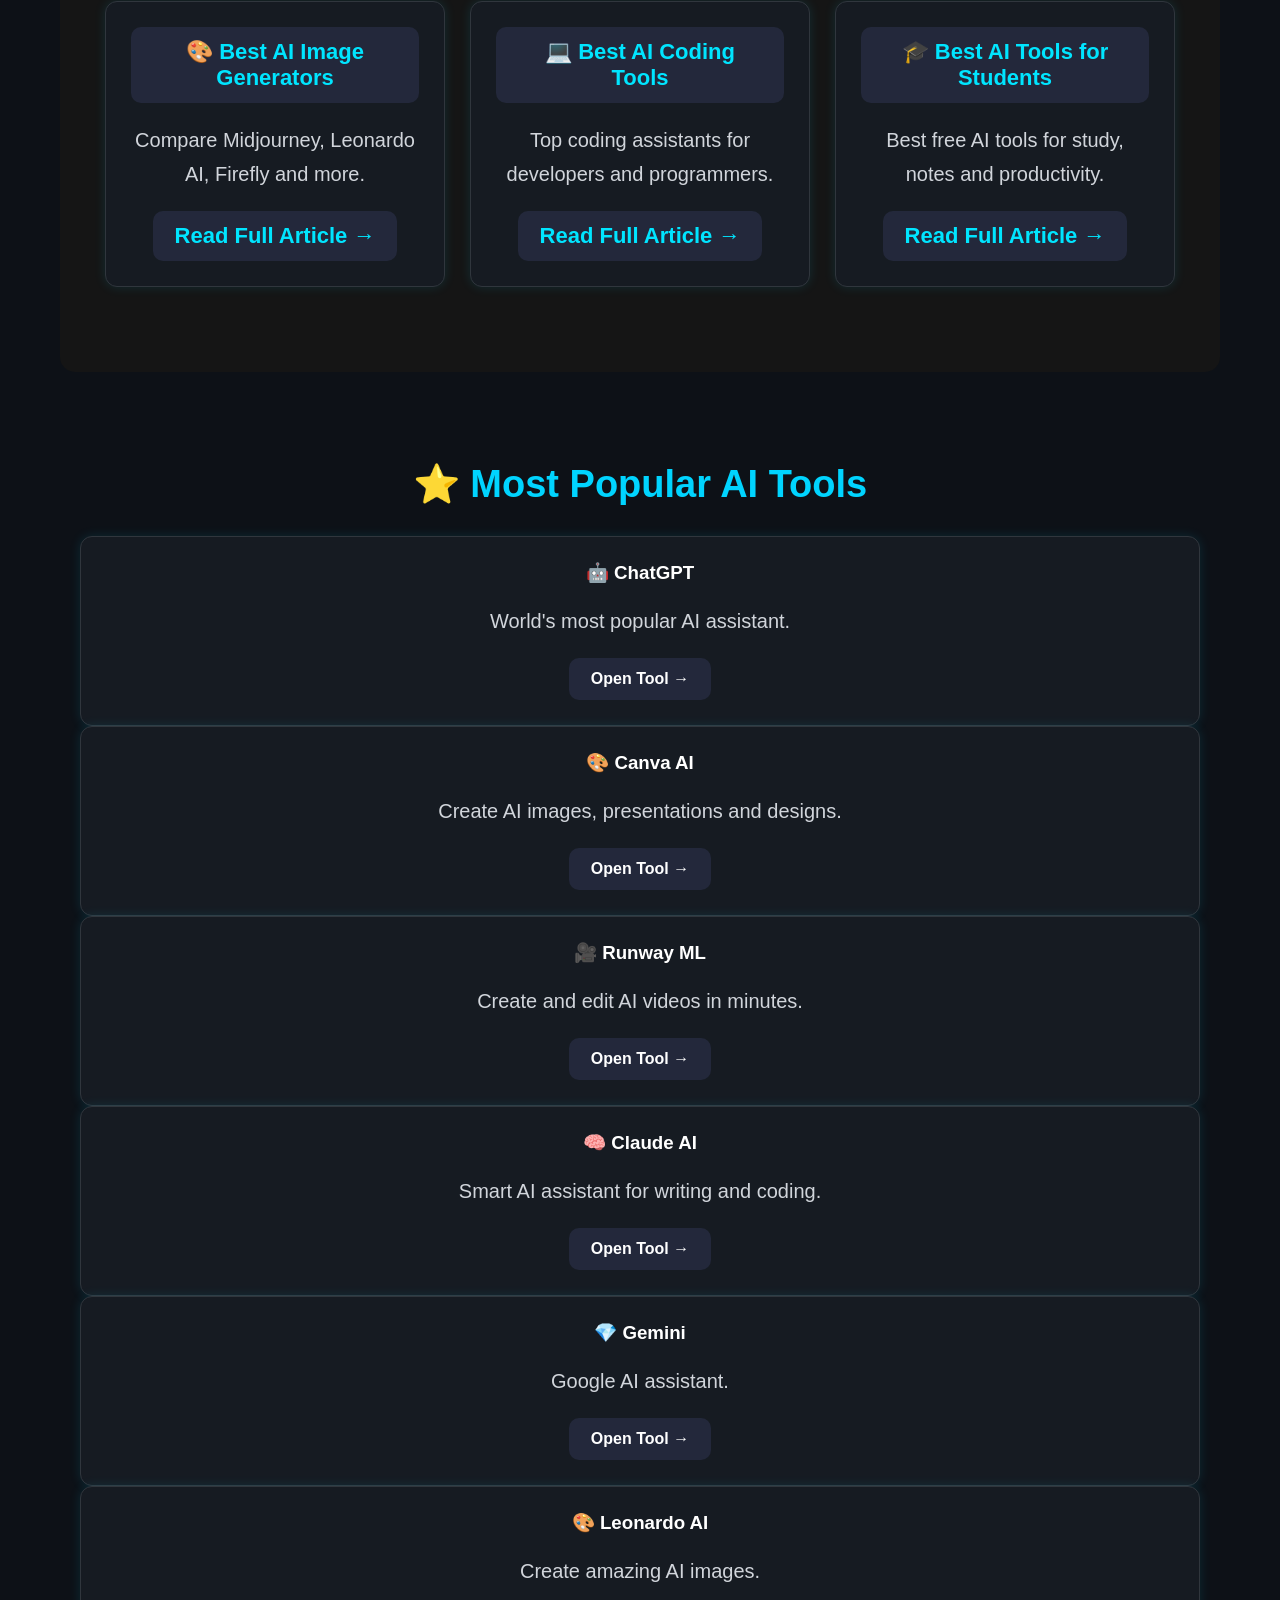
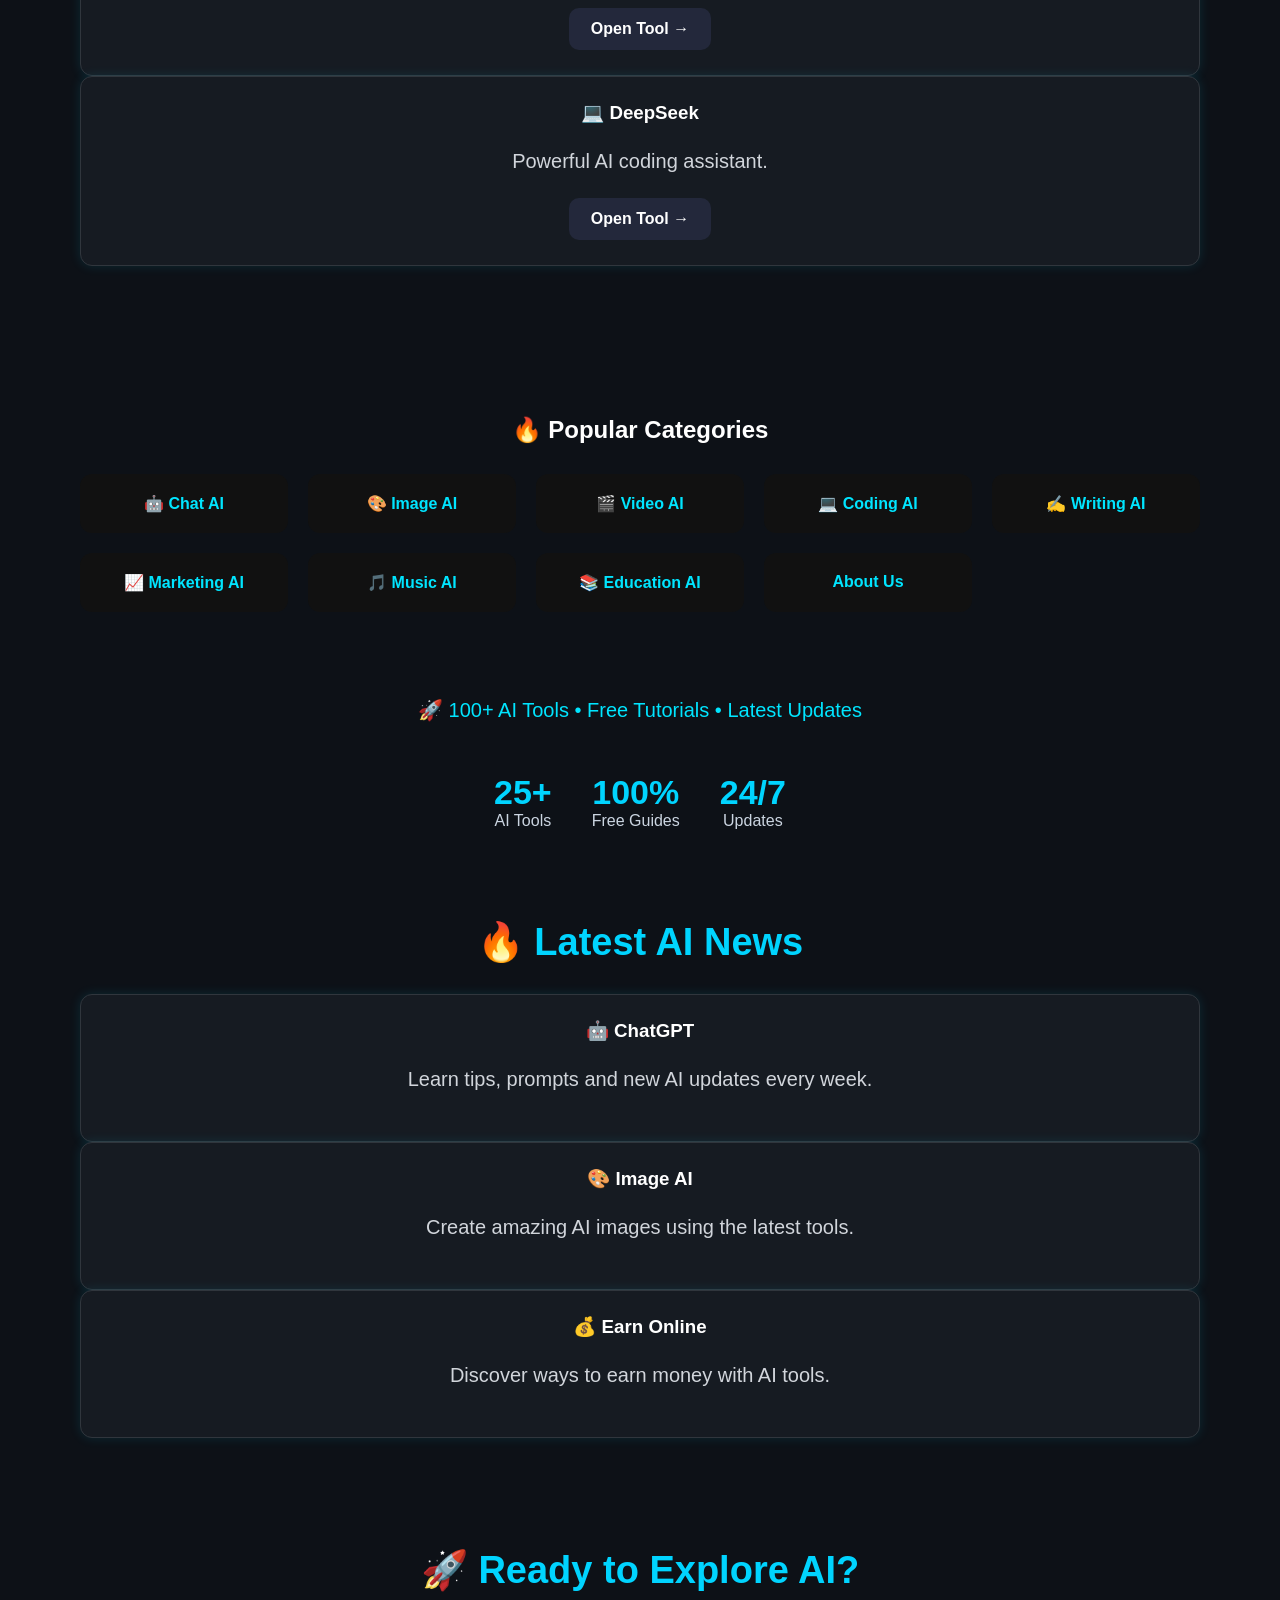
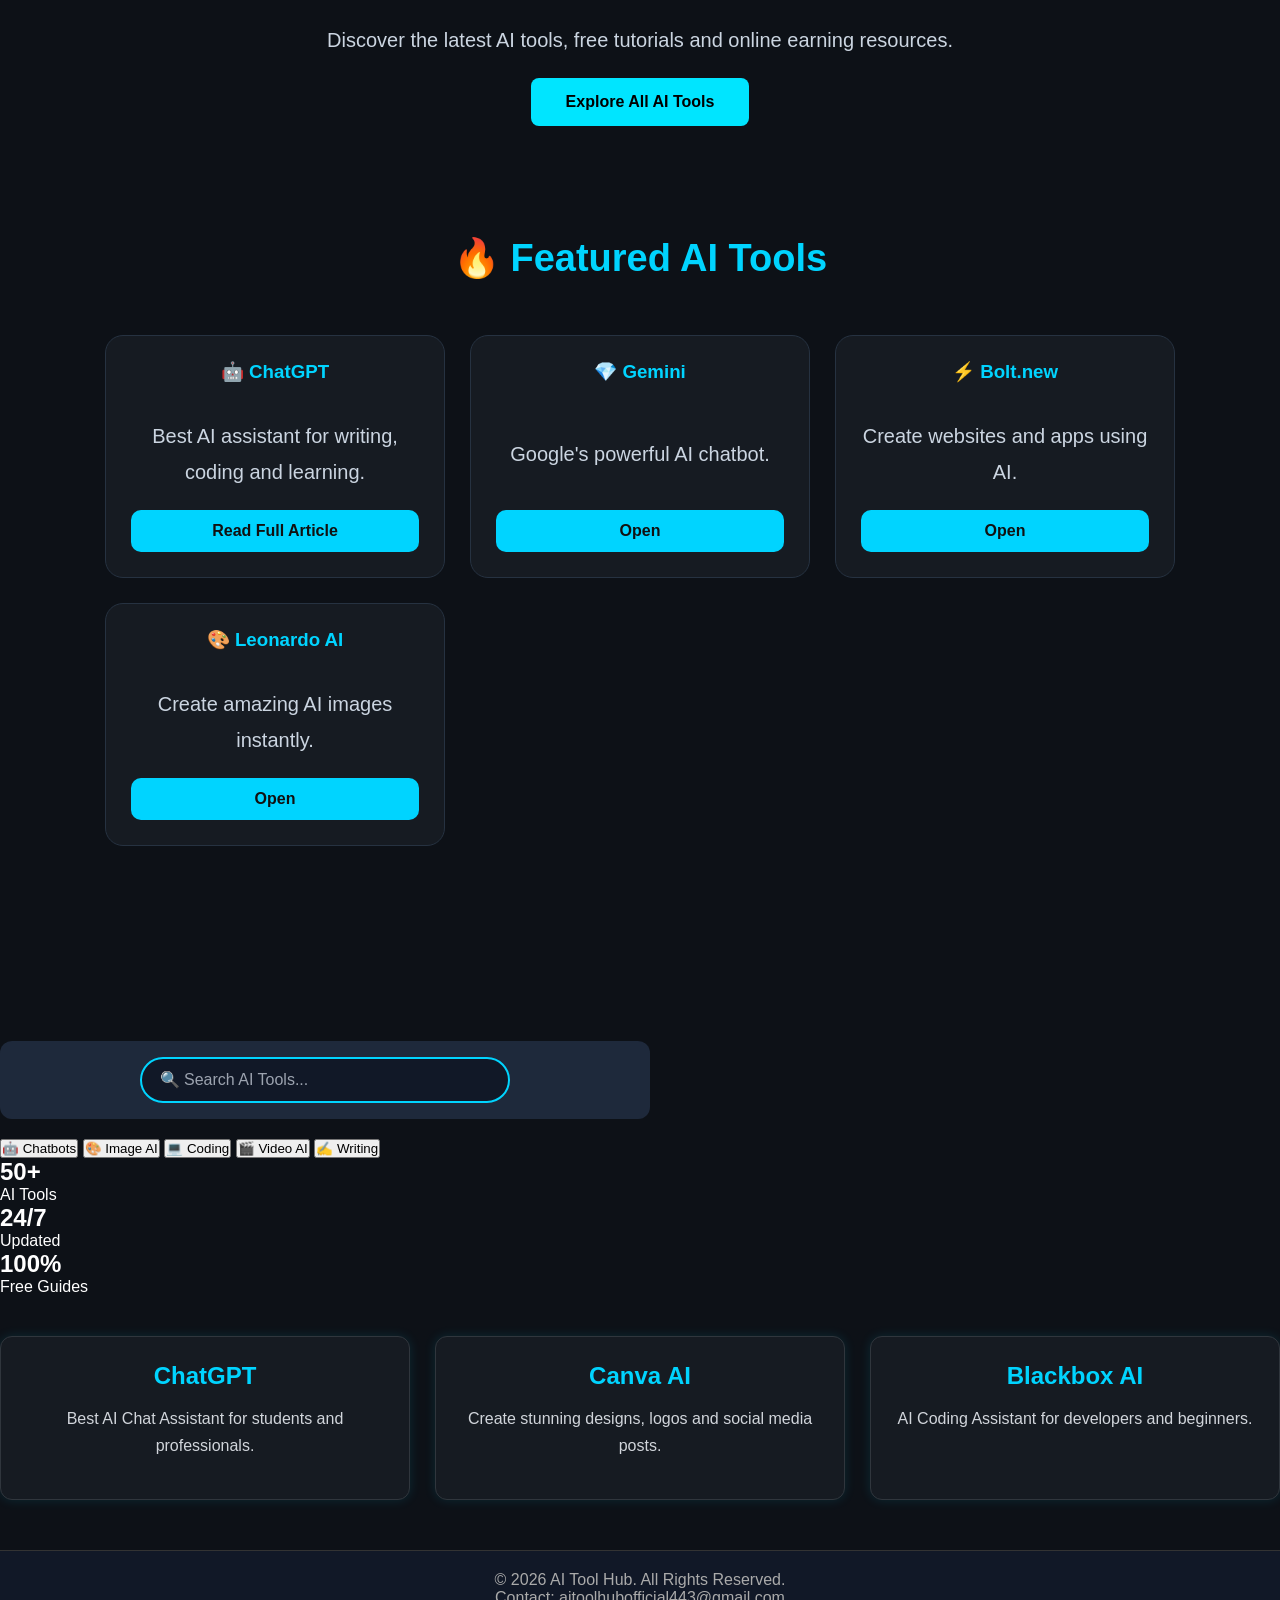
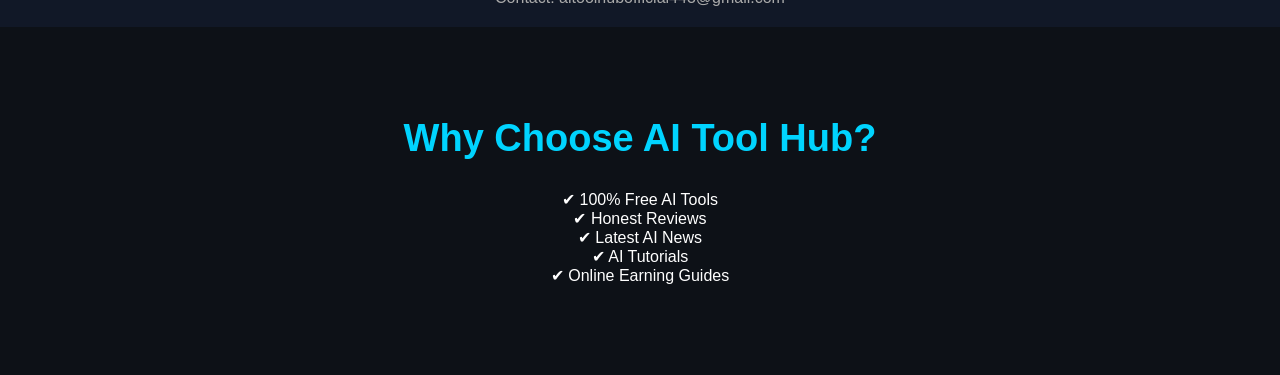
==== commit 84cee086: "Update index.html" ====
--- a/index.html
+++ b/index.html
@@ -69,7 +69,36 @@
     <a href="tools.html" class="hero-btn">🚀 Explore 100+ AI Tools</a>
     <a href="about.html" class="hero-btn" style="margin-left:10px;">ℹ️ About Us</a>
         
-</div>    
+</div> 
+    <section class="features">
+    <h2>⭐ Why Choose AI Tool Hub?</h2>
+
+    <div class="feature-grid">
+        <div class="feature-card">
+            🚀
+            <h3>100+ AI Tools</h3>
+            <p>Best AI tools in one place.</p>
+        </div>
+
+        <div class="feature-card">
+            💯
+            <h3>Honest Reviews</h3>
+            <p>No fake ratings, only useful information.</p>
+        </div>
+
+        <div class="feature-card">
+            🆓
+            <h3>Free Guides</h3>
+            <p>Learn AI without paying anything.</p>
+        </div>
+
+        <div class="feature-card">
+            🔥
+            <h3>Latest Updates</h3>
+            <p>New AI tools added regularly.</p>
+        </div>
+    </div>
+</section>
     <div class="latest-article">
     <h2>📚 Latest AI Article</h2>
 
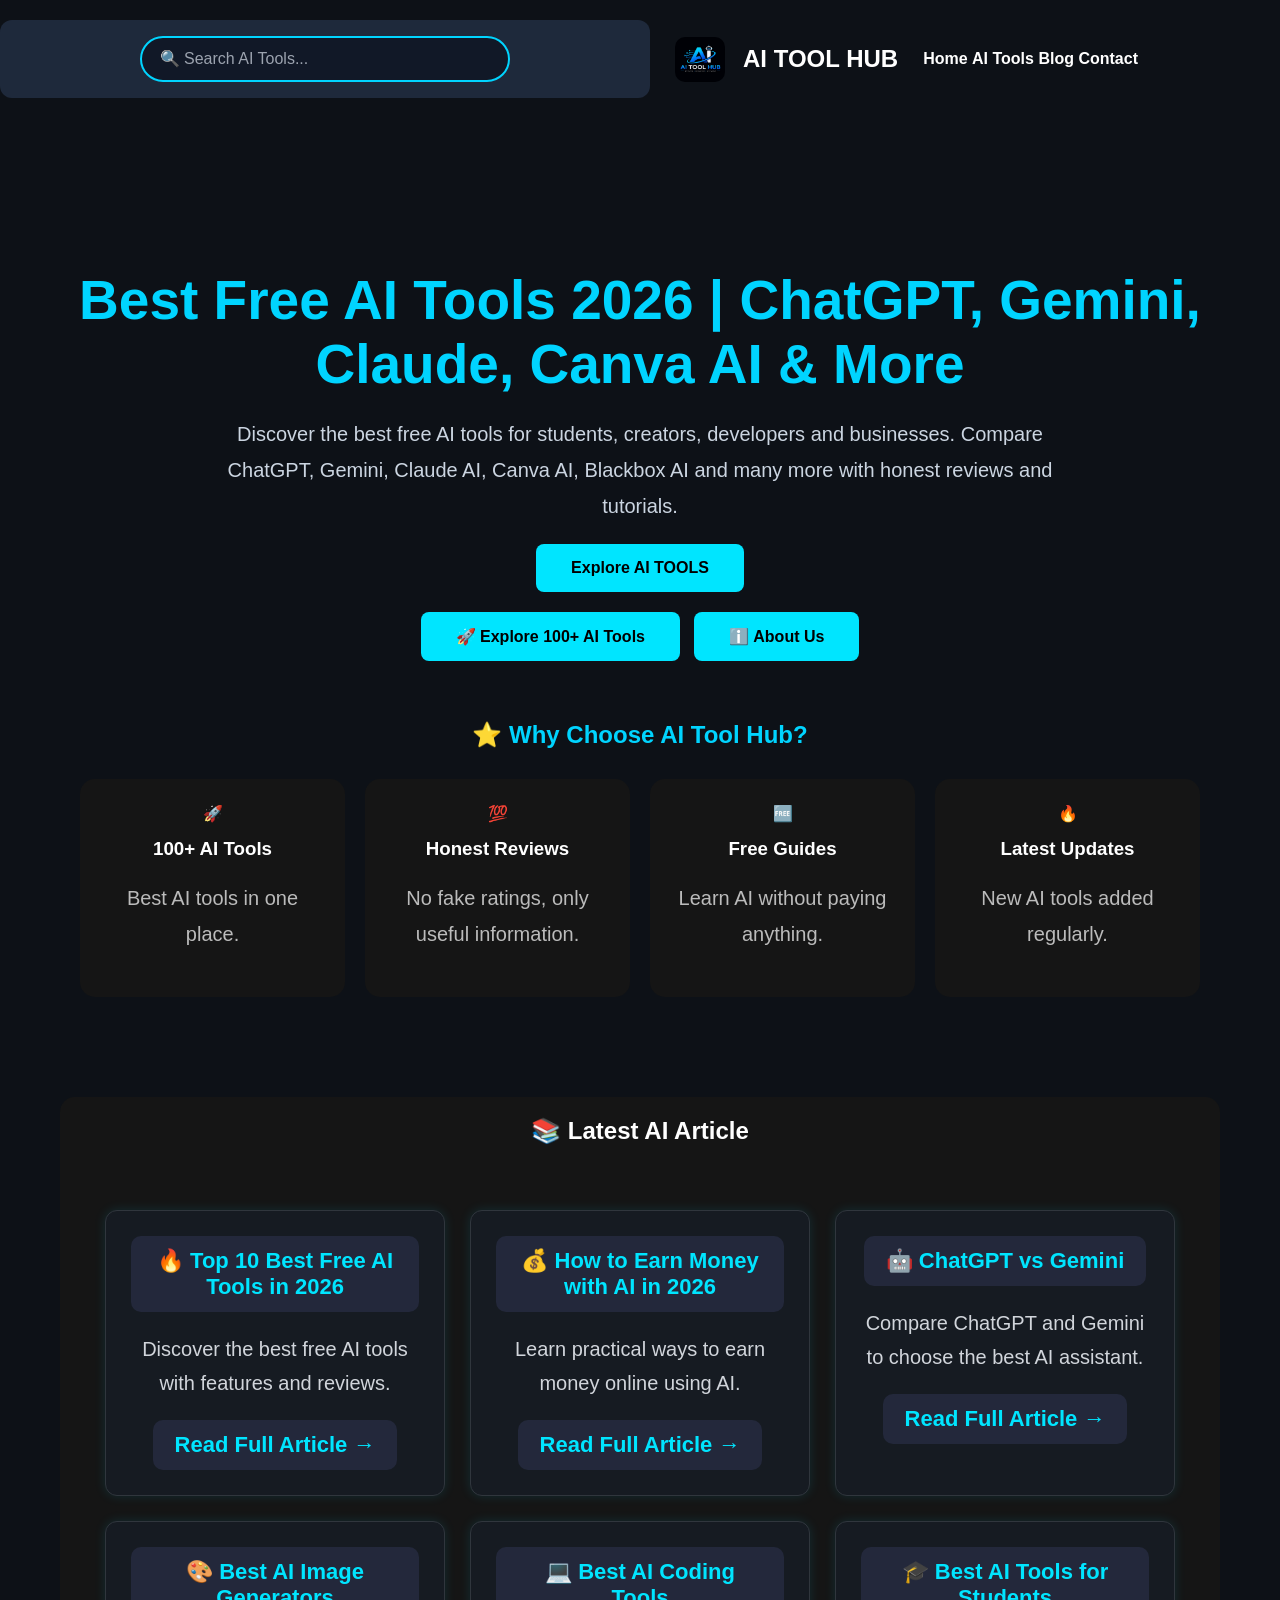
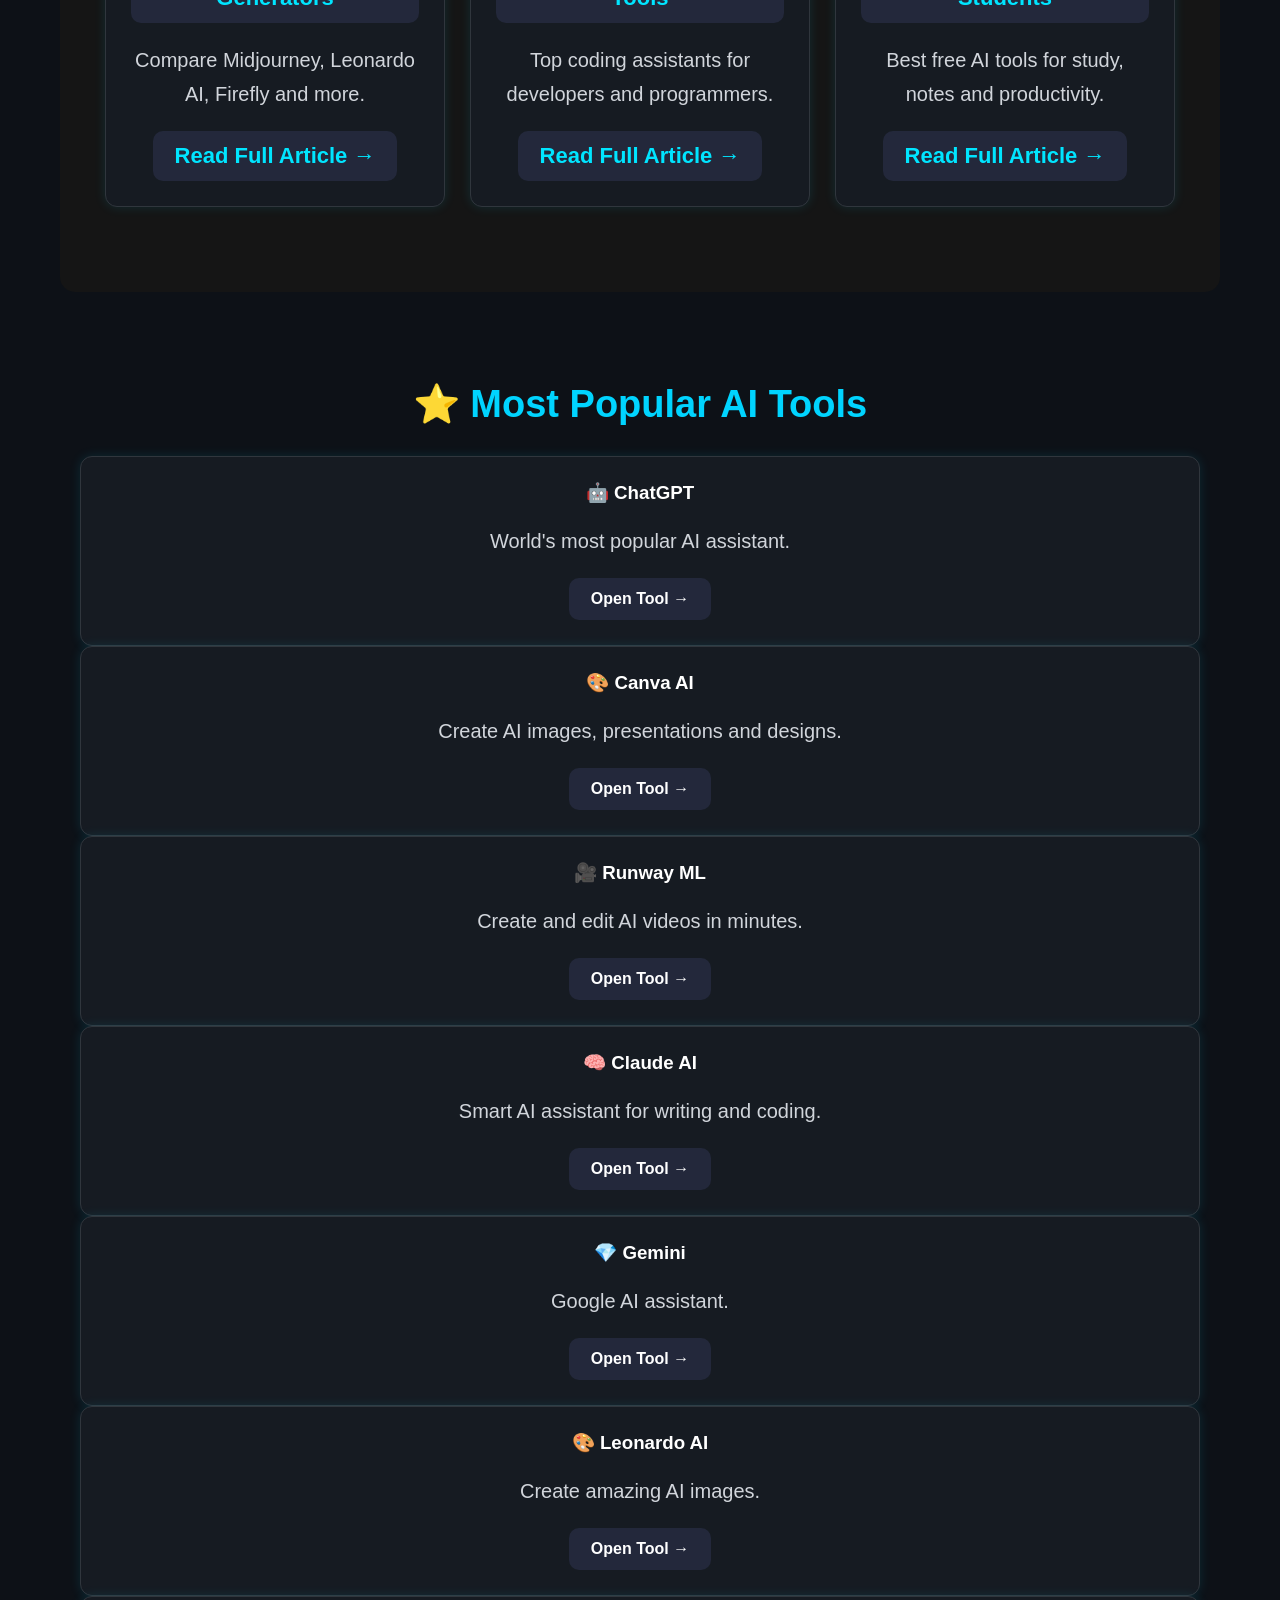
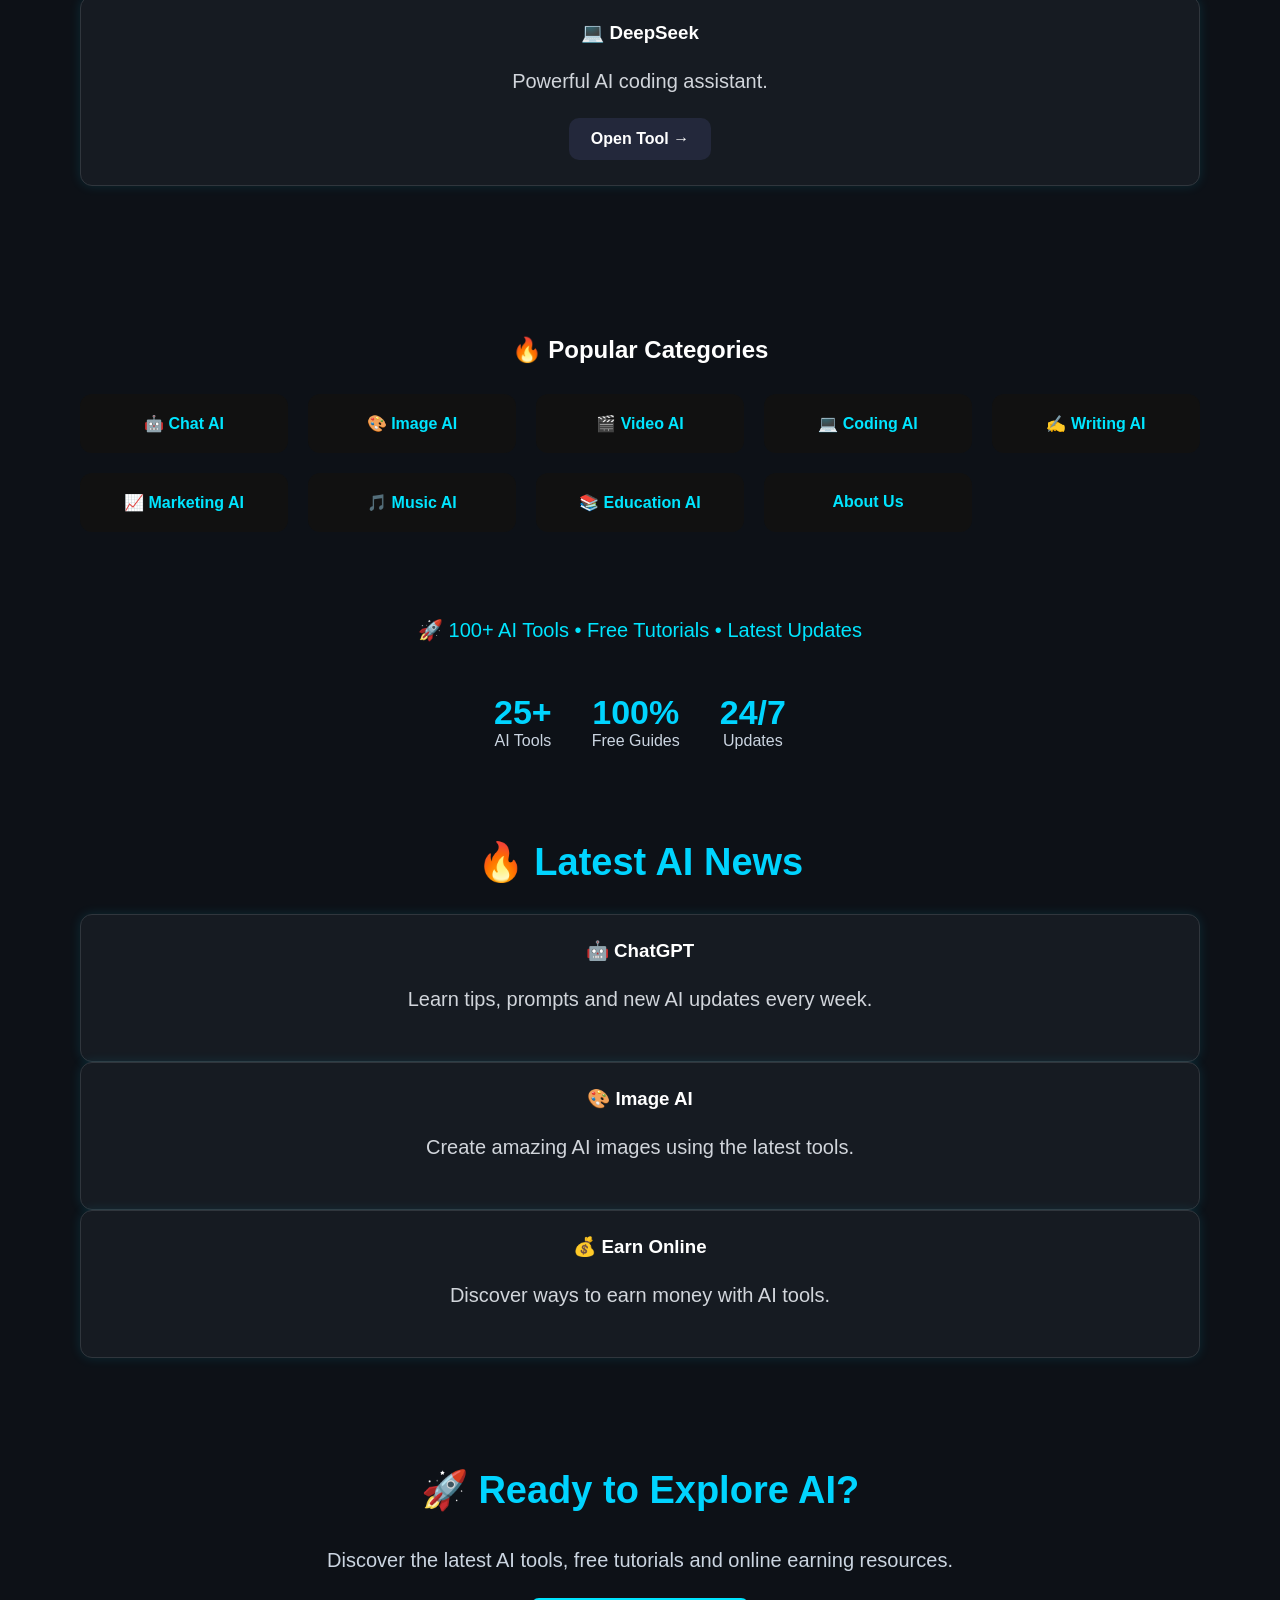
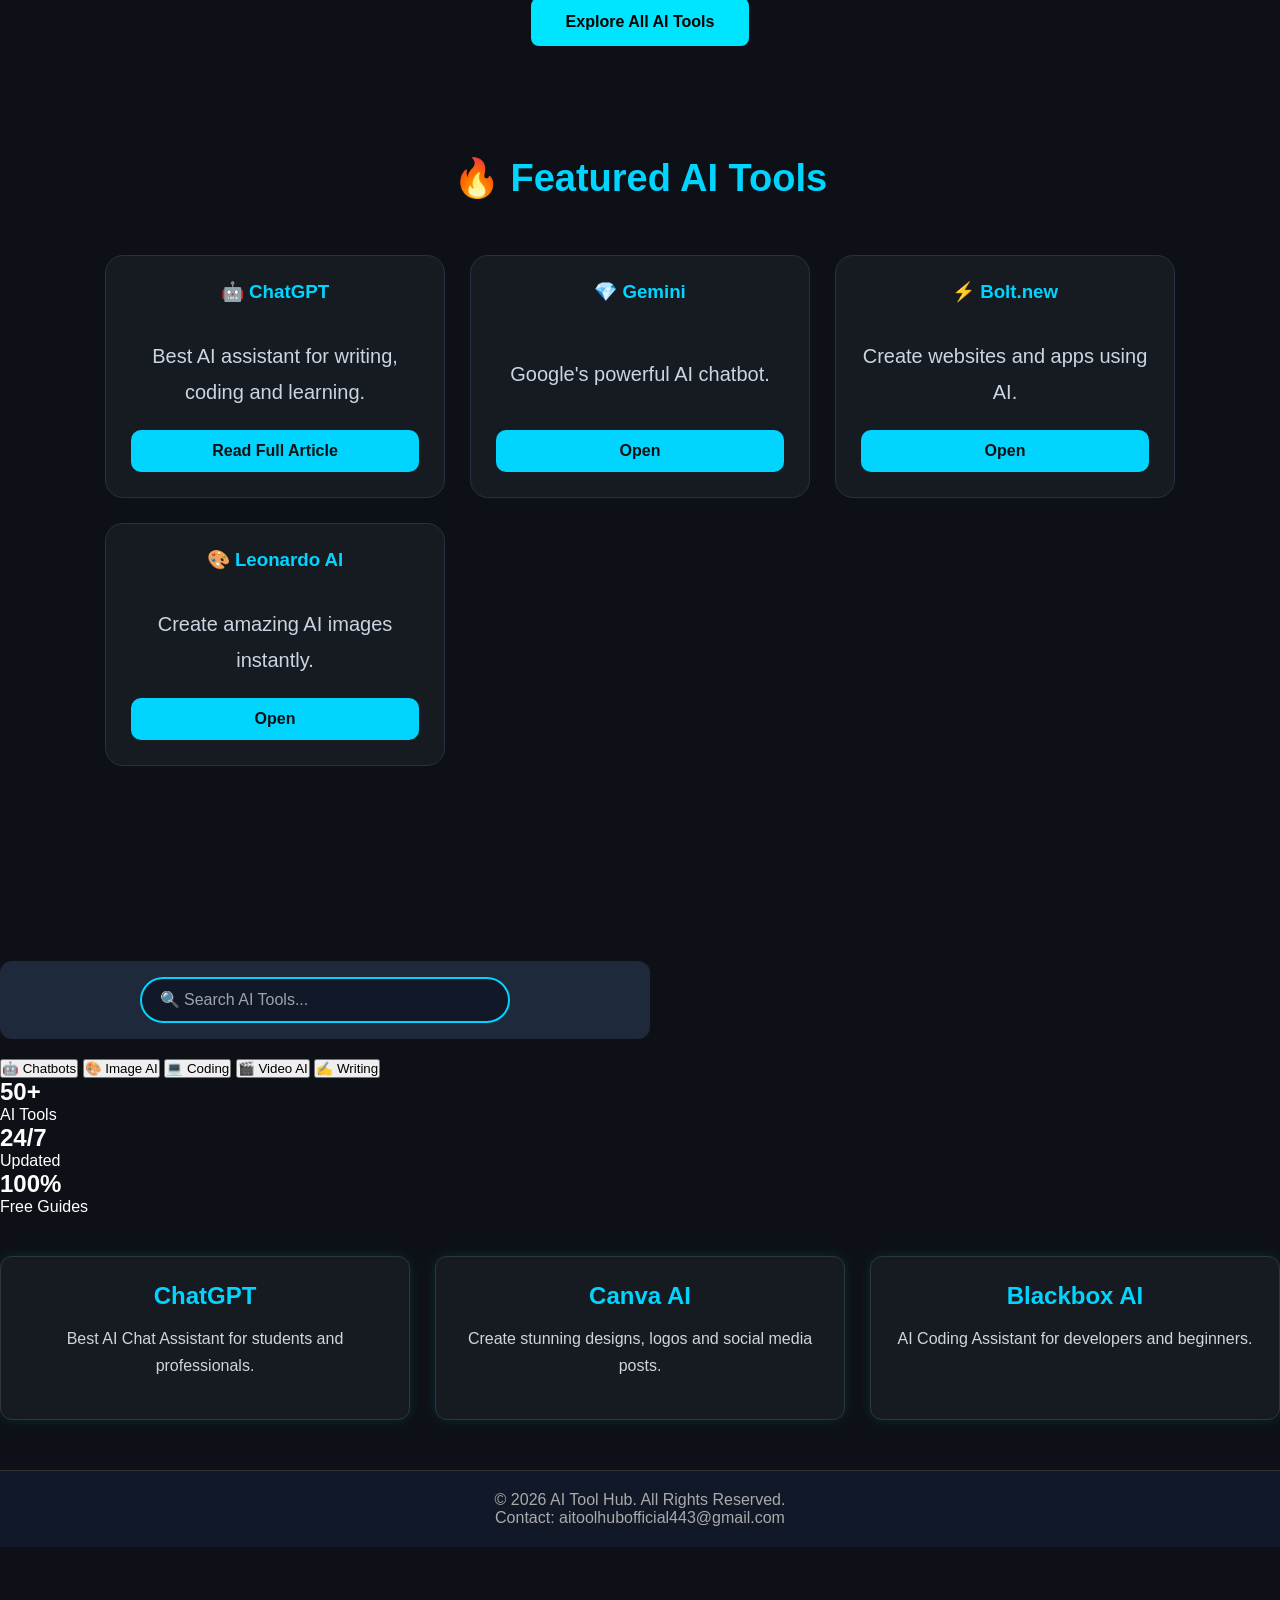
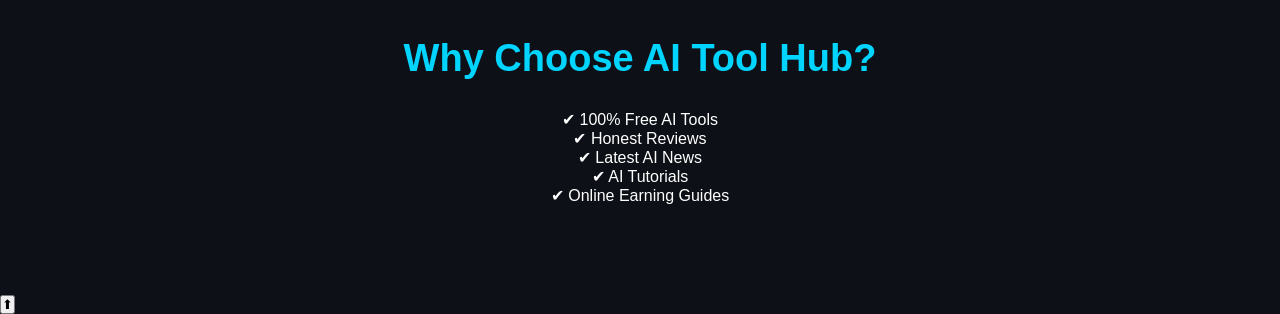
==== commit 3e16dcda: "Update index.html" ====
--- a/index.html
+++ b/index.html
@@ -363,6 +363,7 @@
 ✔ AI Tutorials<br>
 ✔ Online Earning Guides
 </p>
-</section> 
+</section>
+   <button id="topBtn" onclick="topFunction()">⬆</button> 
 </body>
 </html>
--- a/style.css
+++ b/style.css
@@ -483,3 +483,59 @@
 .search-box input:focus{
     box-shadow:0 0 15px #00d4ff;
 }
+.features{
+    padding:60px 20px;
+    text-align:center;
+}
+
+.features h2{
+    color:#00d4ff;
+    margin-bottom:30px;
+}
+
+.feature-grid{
+    display:grid;
+    grid-template-columns:repeat(auto-fit,minmax(220px,1fr));
+    gap:20px;
+}
+
+.feature-card{
+    background:#151515;
+    padding:25px;
+    border-radius:15px;
+    transition:.3s;
+}
+
+.feature-card:hover{
+    transform:translateY(-8px);
+    box-shadow:0 0 20px rgba(0,212,255,.4);
+}
+
+.feature-card h3{
+    color:white;
+    margin:15px 0;
+}
+
+.feature-card p{
+    color:#bbb;
+}
+/* Hover Animation */
+
+.card{
+    transition:0.35s ease;
+    cursor:pointer;
+}
+
+.card:hover{
+    transform:translateY(-10px) scale(1.02);
+    box-shadow:0 0 25px rgba(0,212,255,.5);
+}
+
+.hero-btn{
+    transition:.3s;
+}
+
+.hero-btn:hover{
+    transform:scale(1.05);
+    box-shadow:0 0 20px #00d4ff;
+}
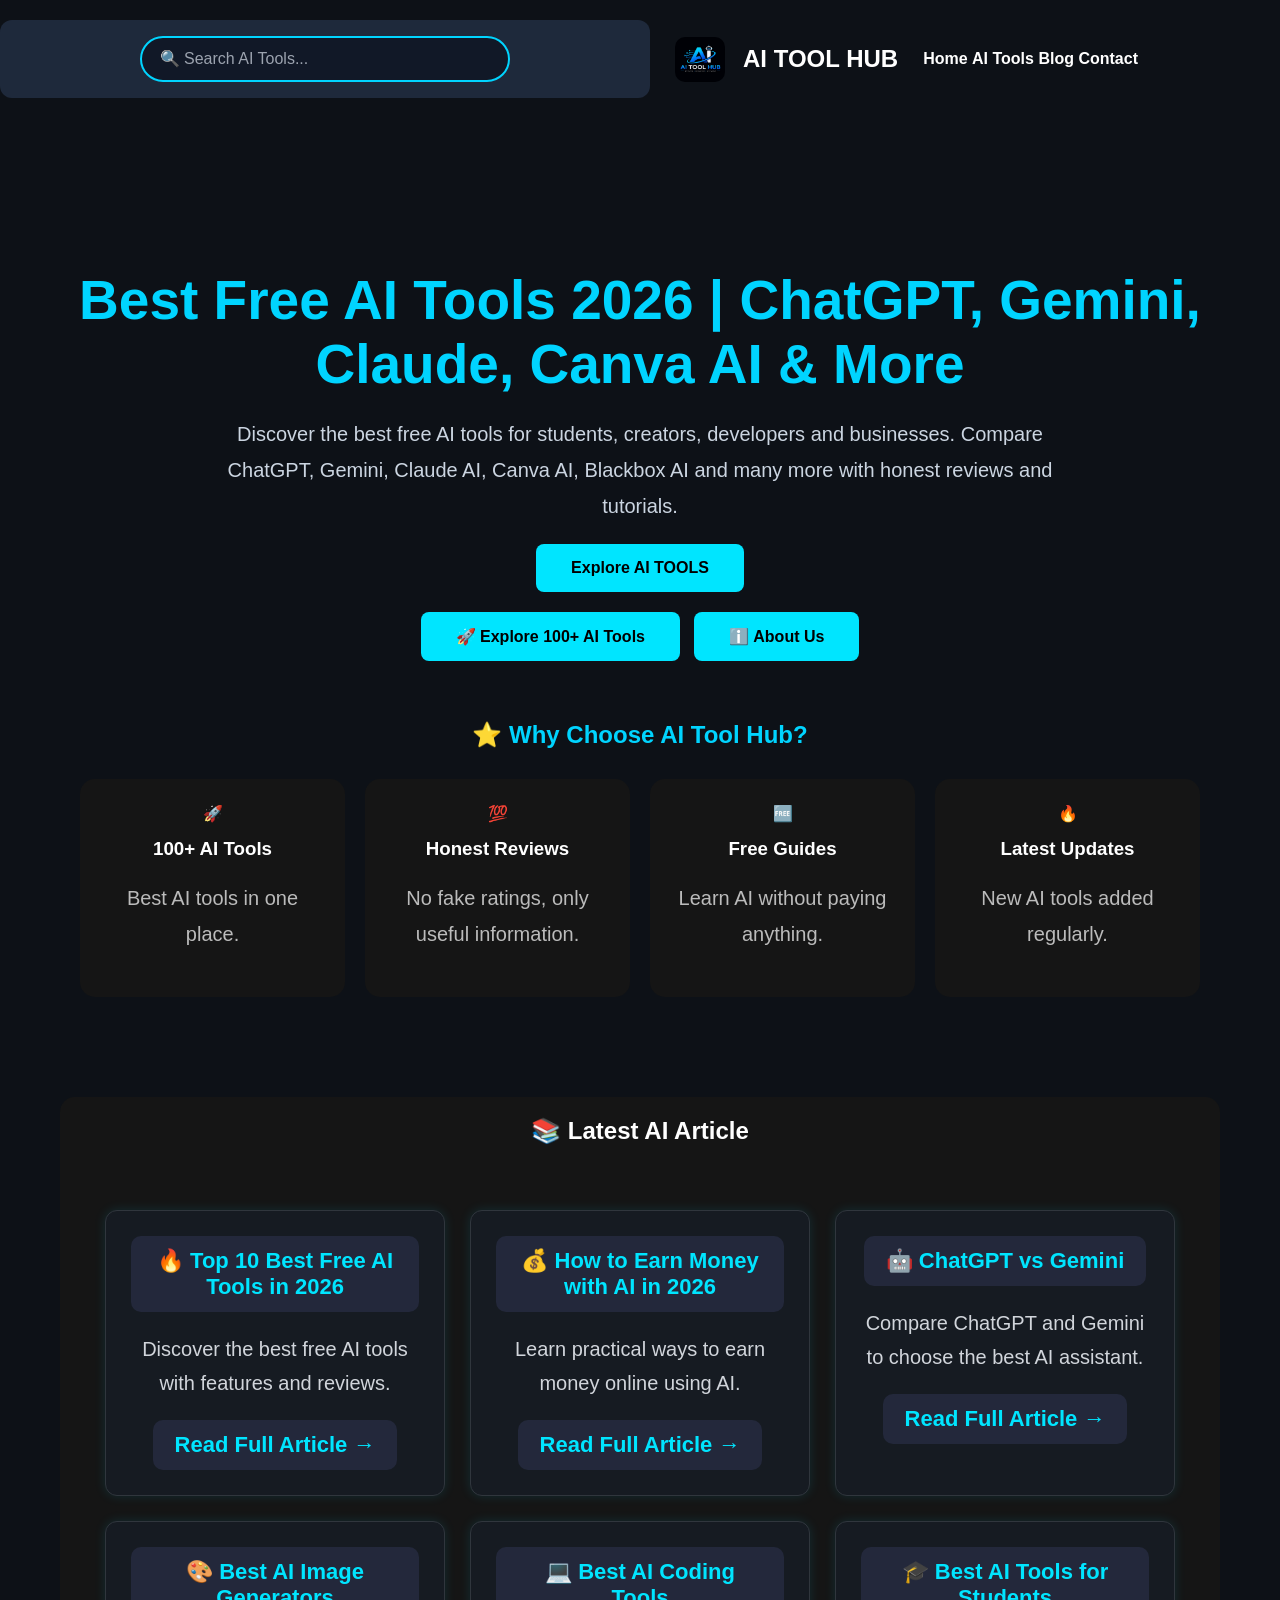
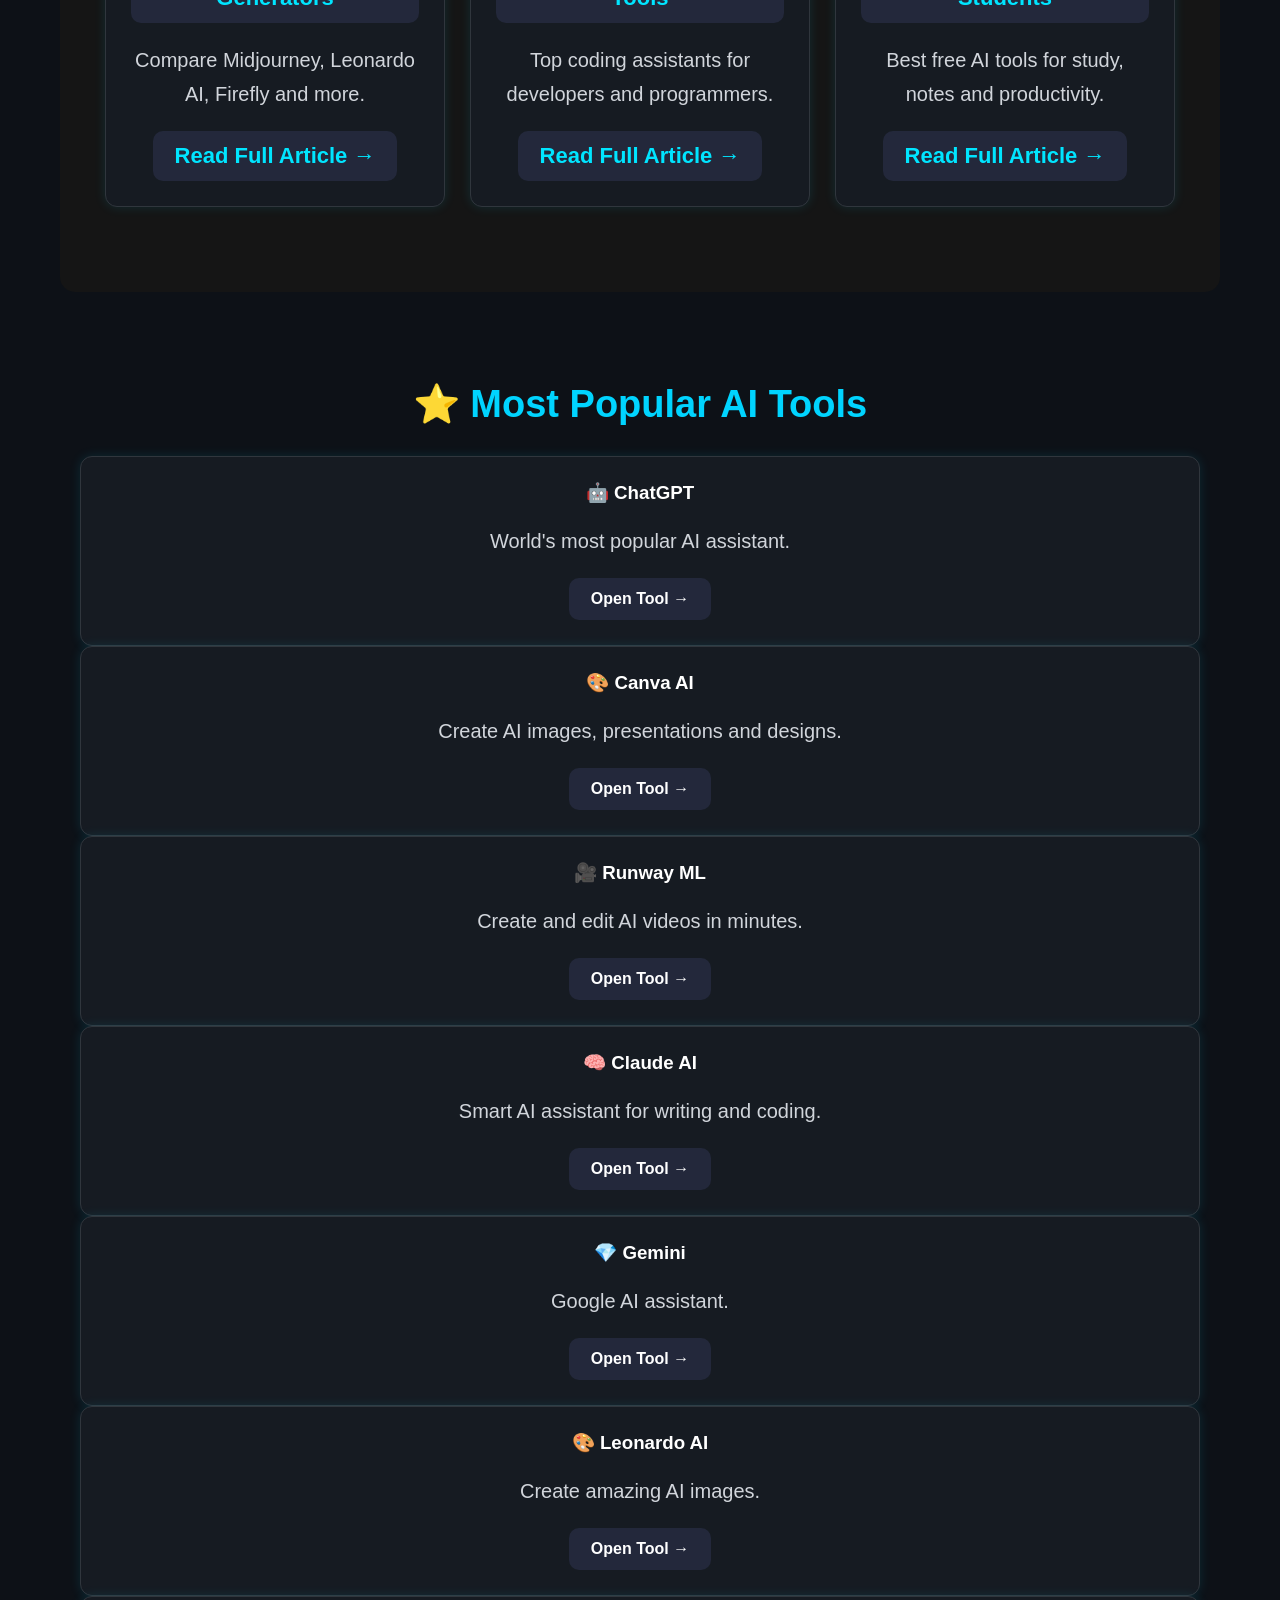
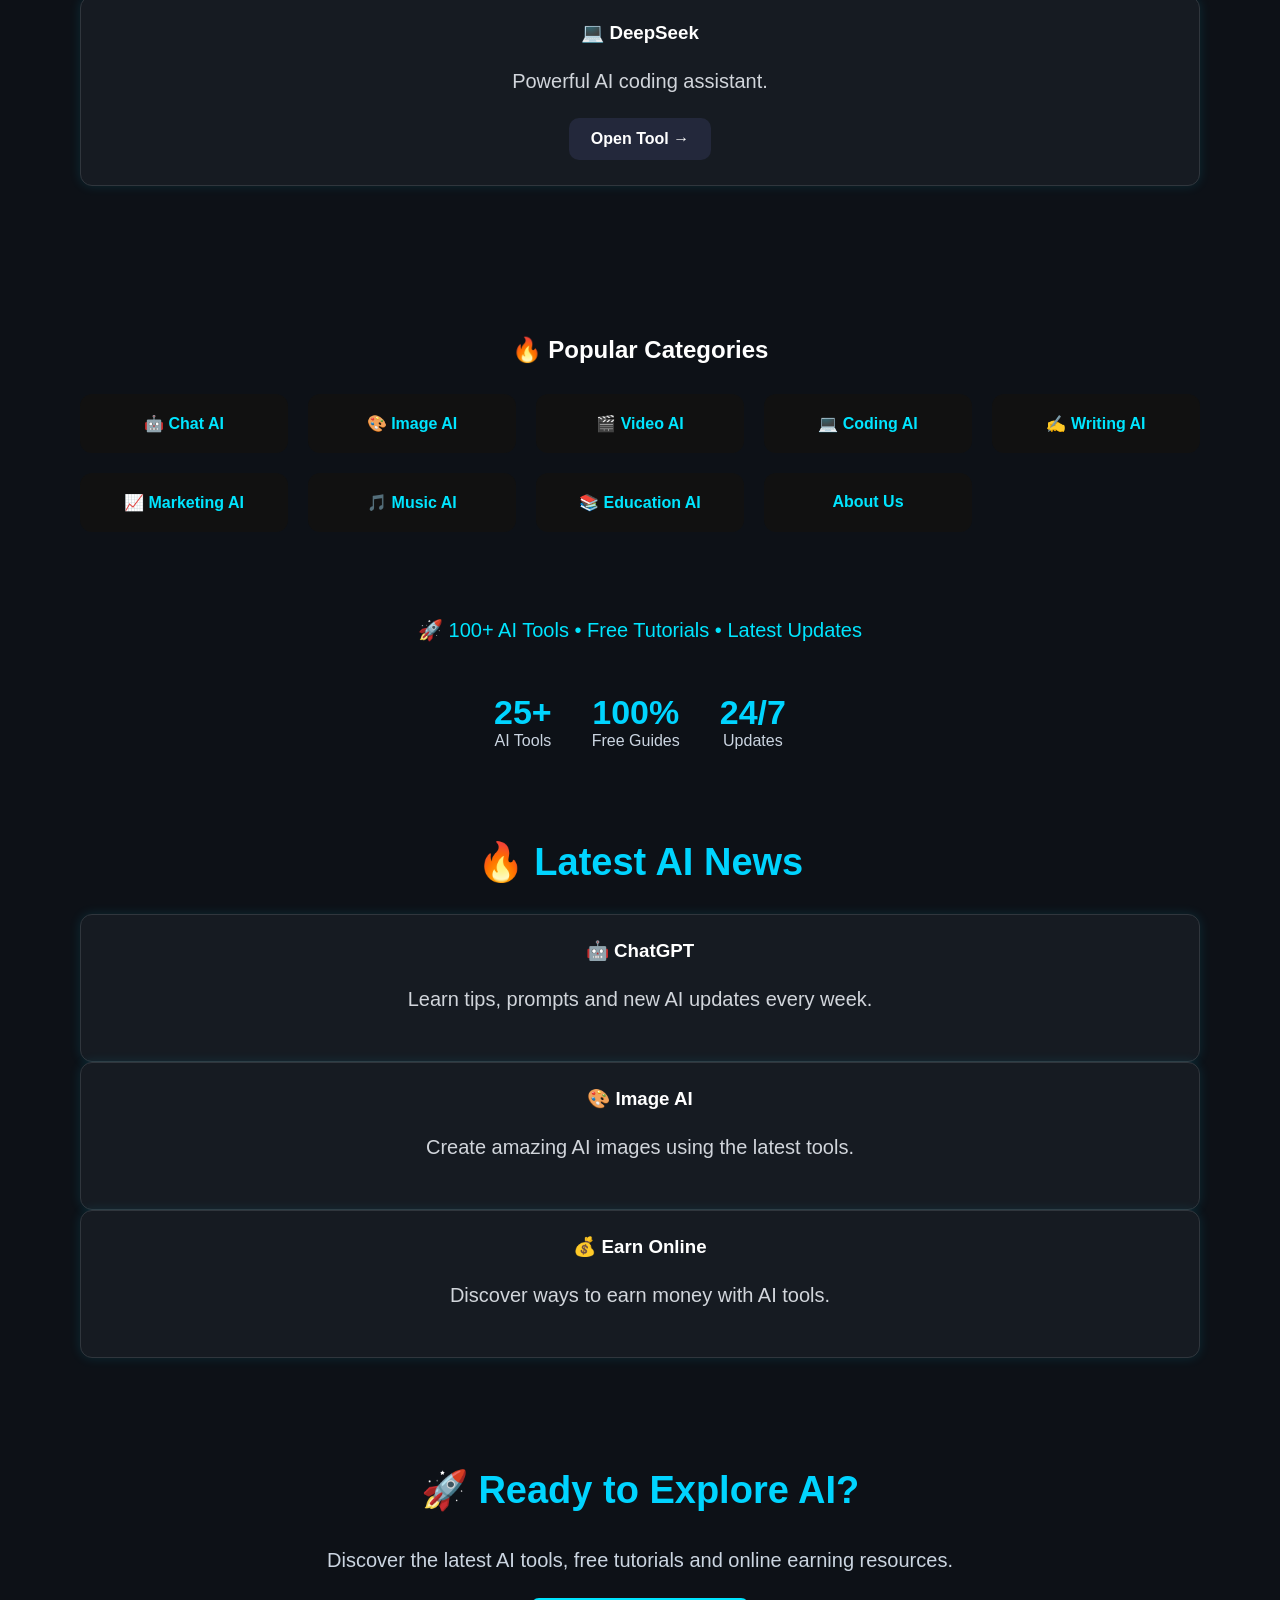
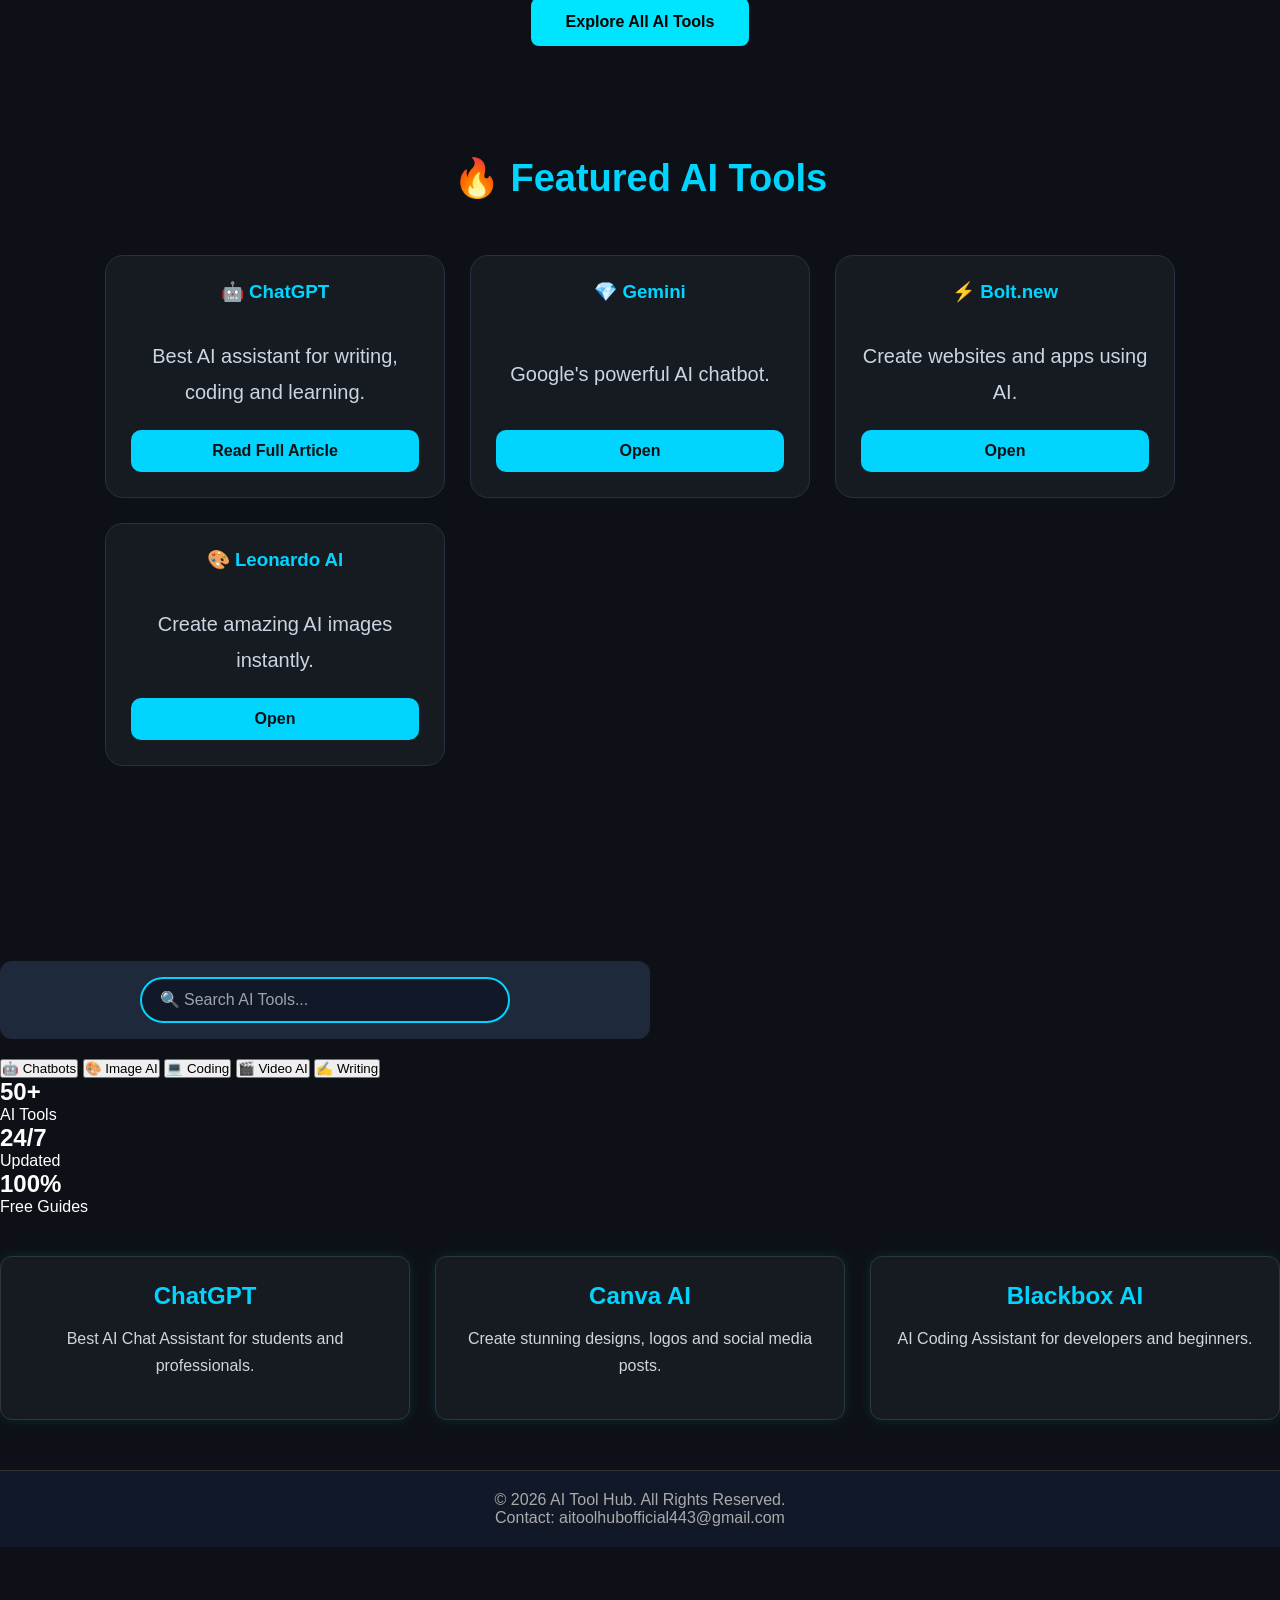
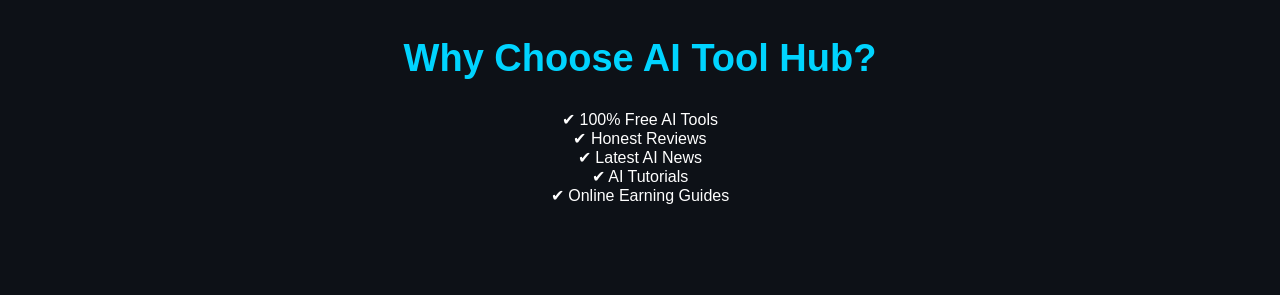
==== commit eab0209b: "Update index.html" ====
--- a/index.html
+++ b/index.html
@@ -365,5 +365,8 @@
 </p>
 </section>
    <button id="topBtn" onclick="topFunction()">⬆</button> 
+    <div id="loader">
+    <div class="spinner"></div>
+</div>
 </body>
 </html>
--- a/style.css
+++ b/style.css
@@ -539,3 +539,24 @@
     transform:scale(1.05);
     box-shadow:0 0 20px #00d4ff;
 }
+#topBtn{
+    display:none;
+    position:fixed;
+    bottom:25px;
+    right:25px;
+    z-index:999;
+    background:#00d4ff;
+    color:#000;
+    border:none;
+    border-radius:50%;
+    width:50px;
+    height:50px;
+    font-size:22px;
+    cursor:pointer;
+    box-shadow:0 0 15px #00d4ff;
+    transition:.3s;
+}
+
+#topBtn:hover{
+    transform:scale(1.1);
+}
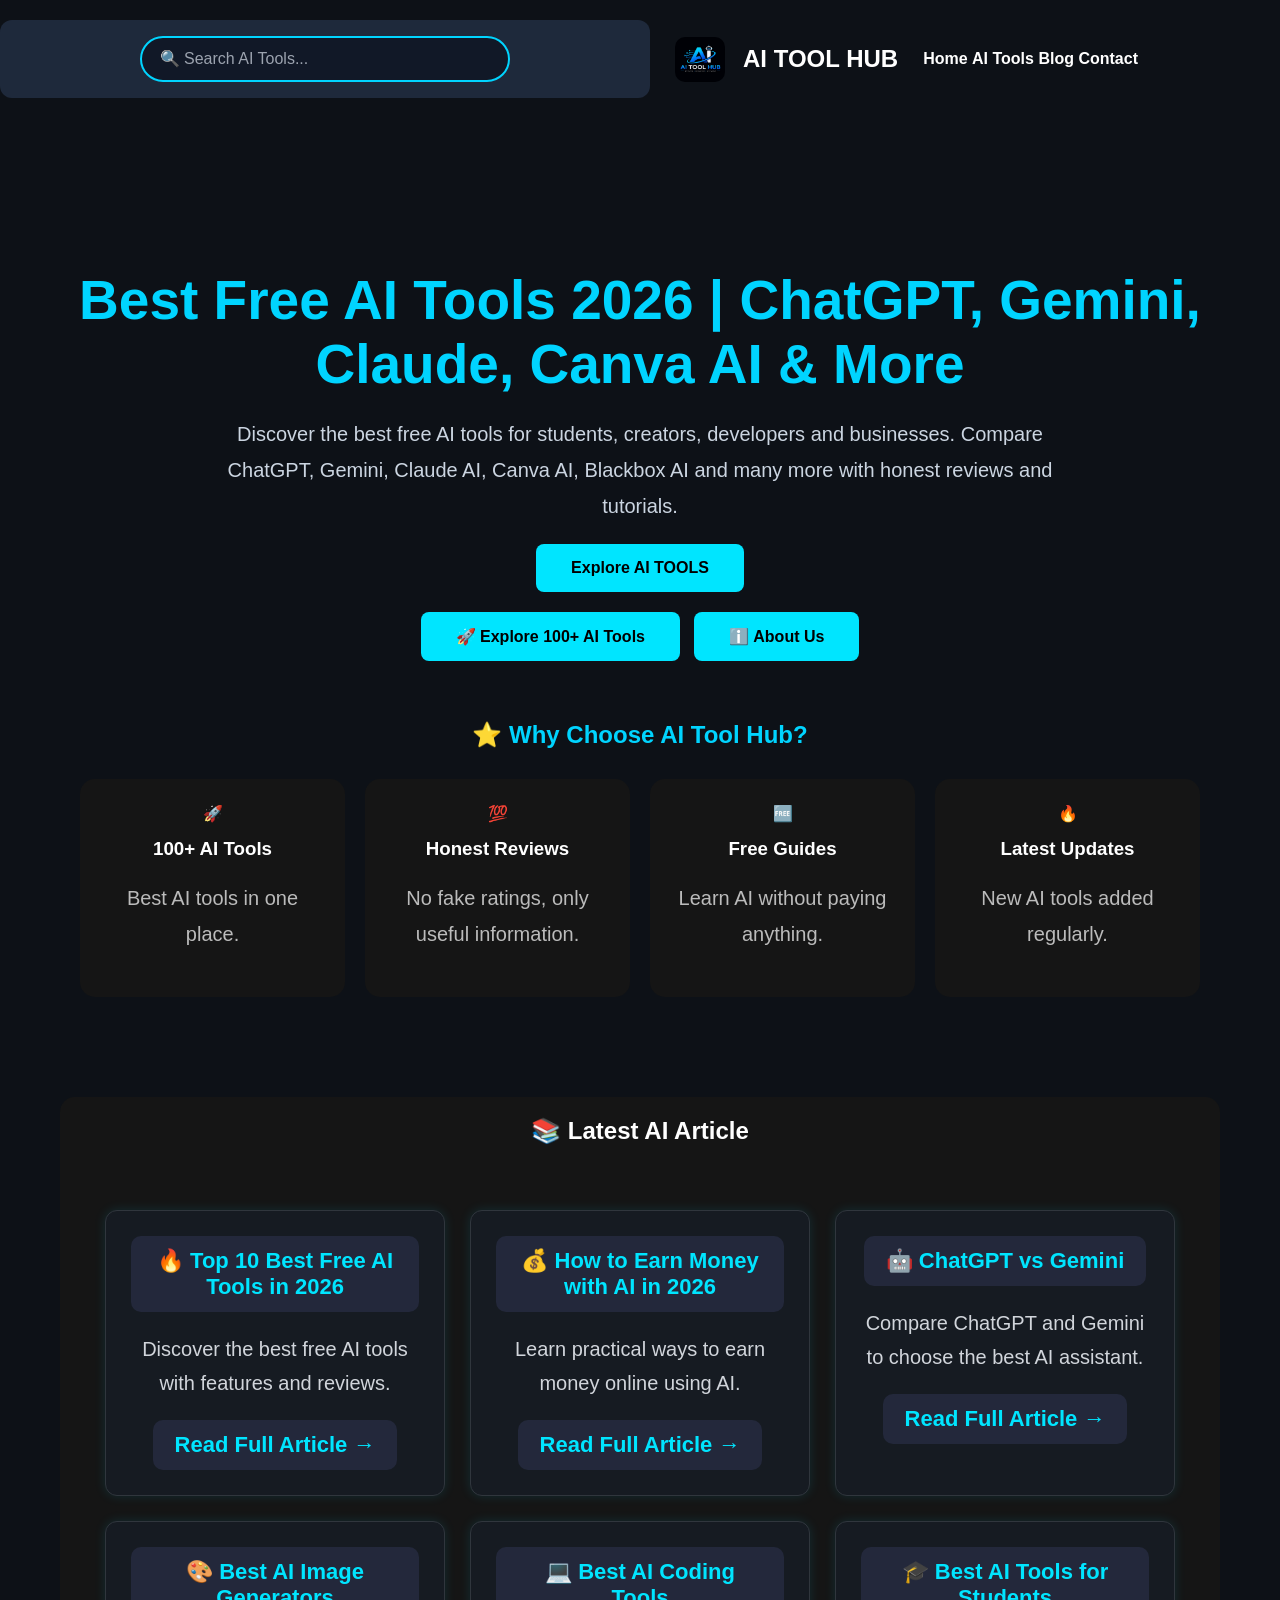
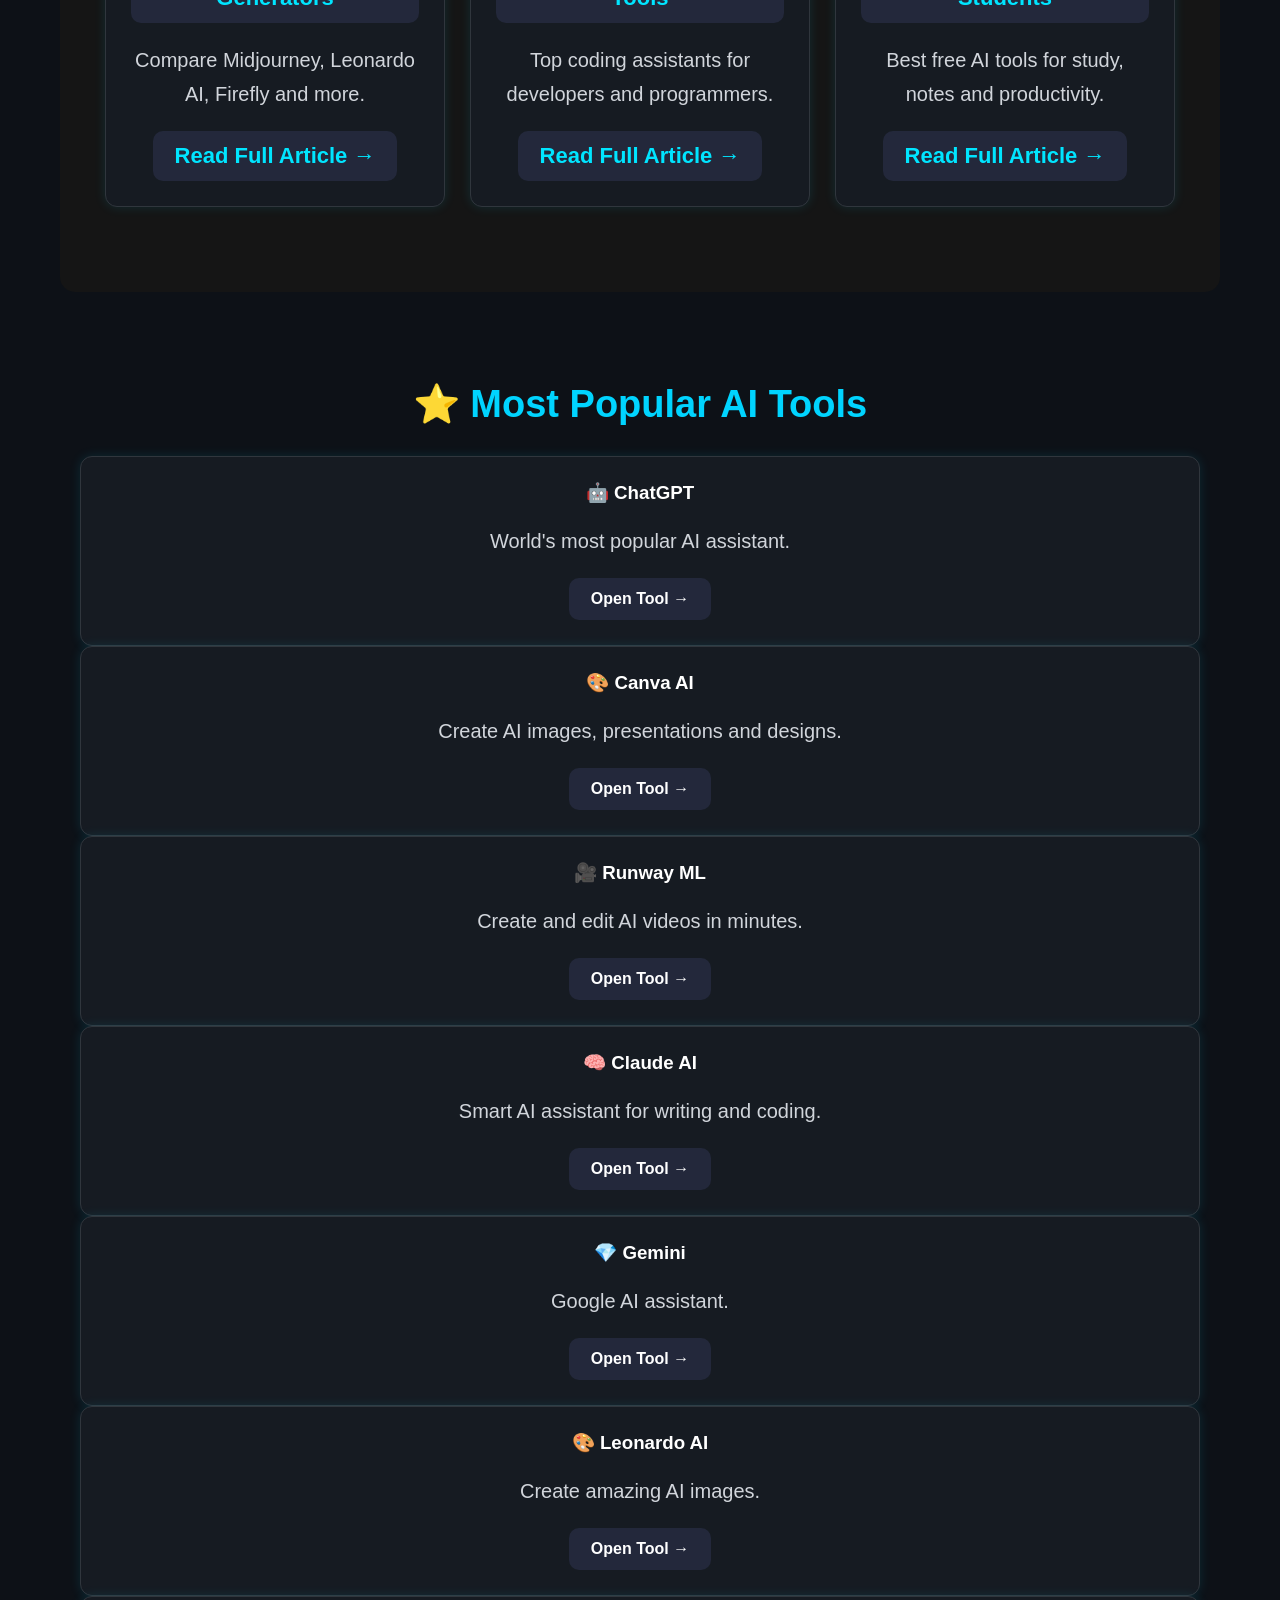
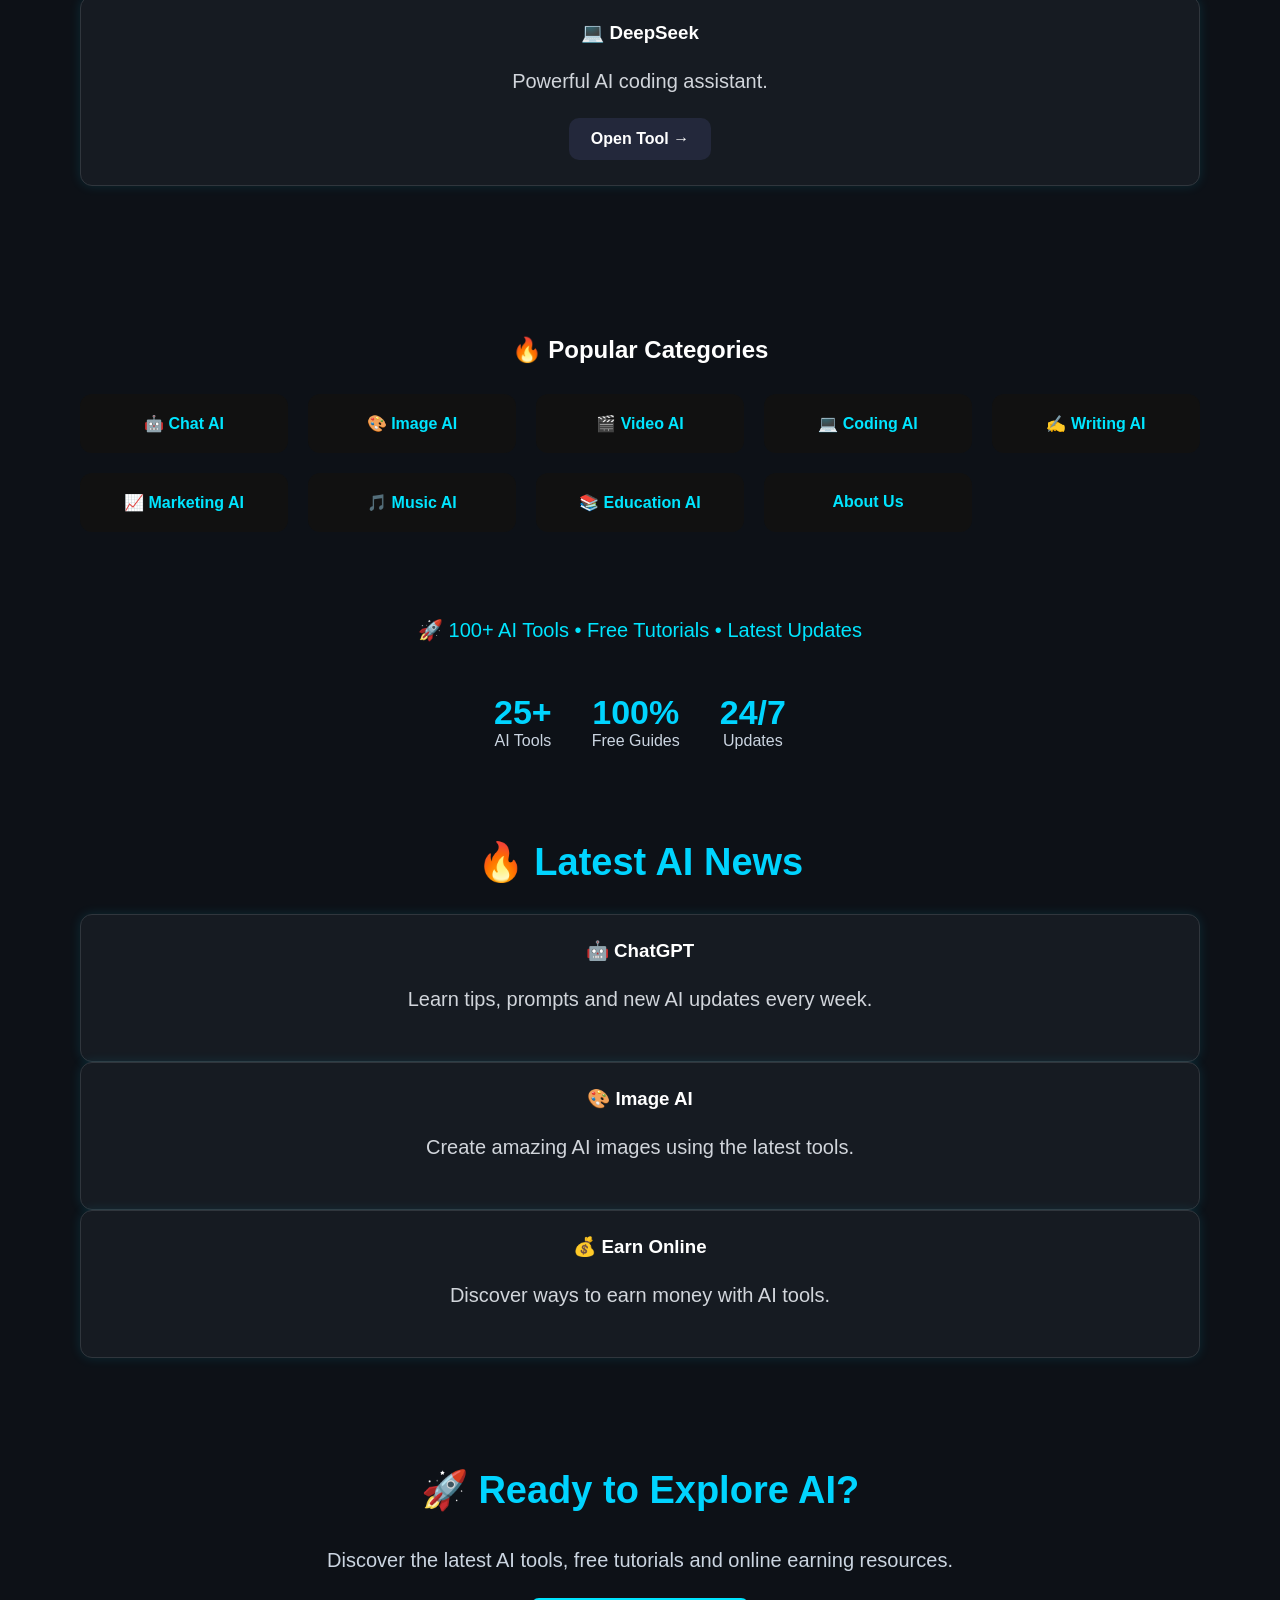
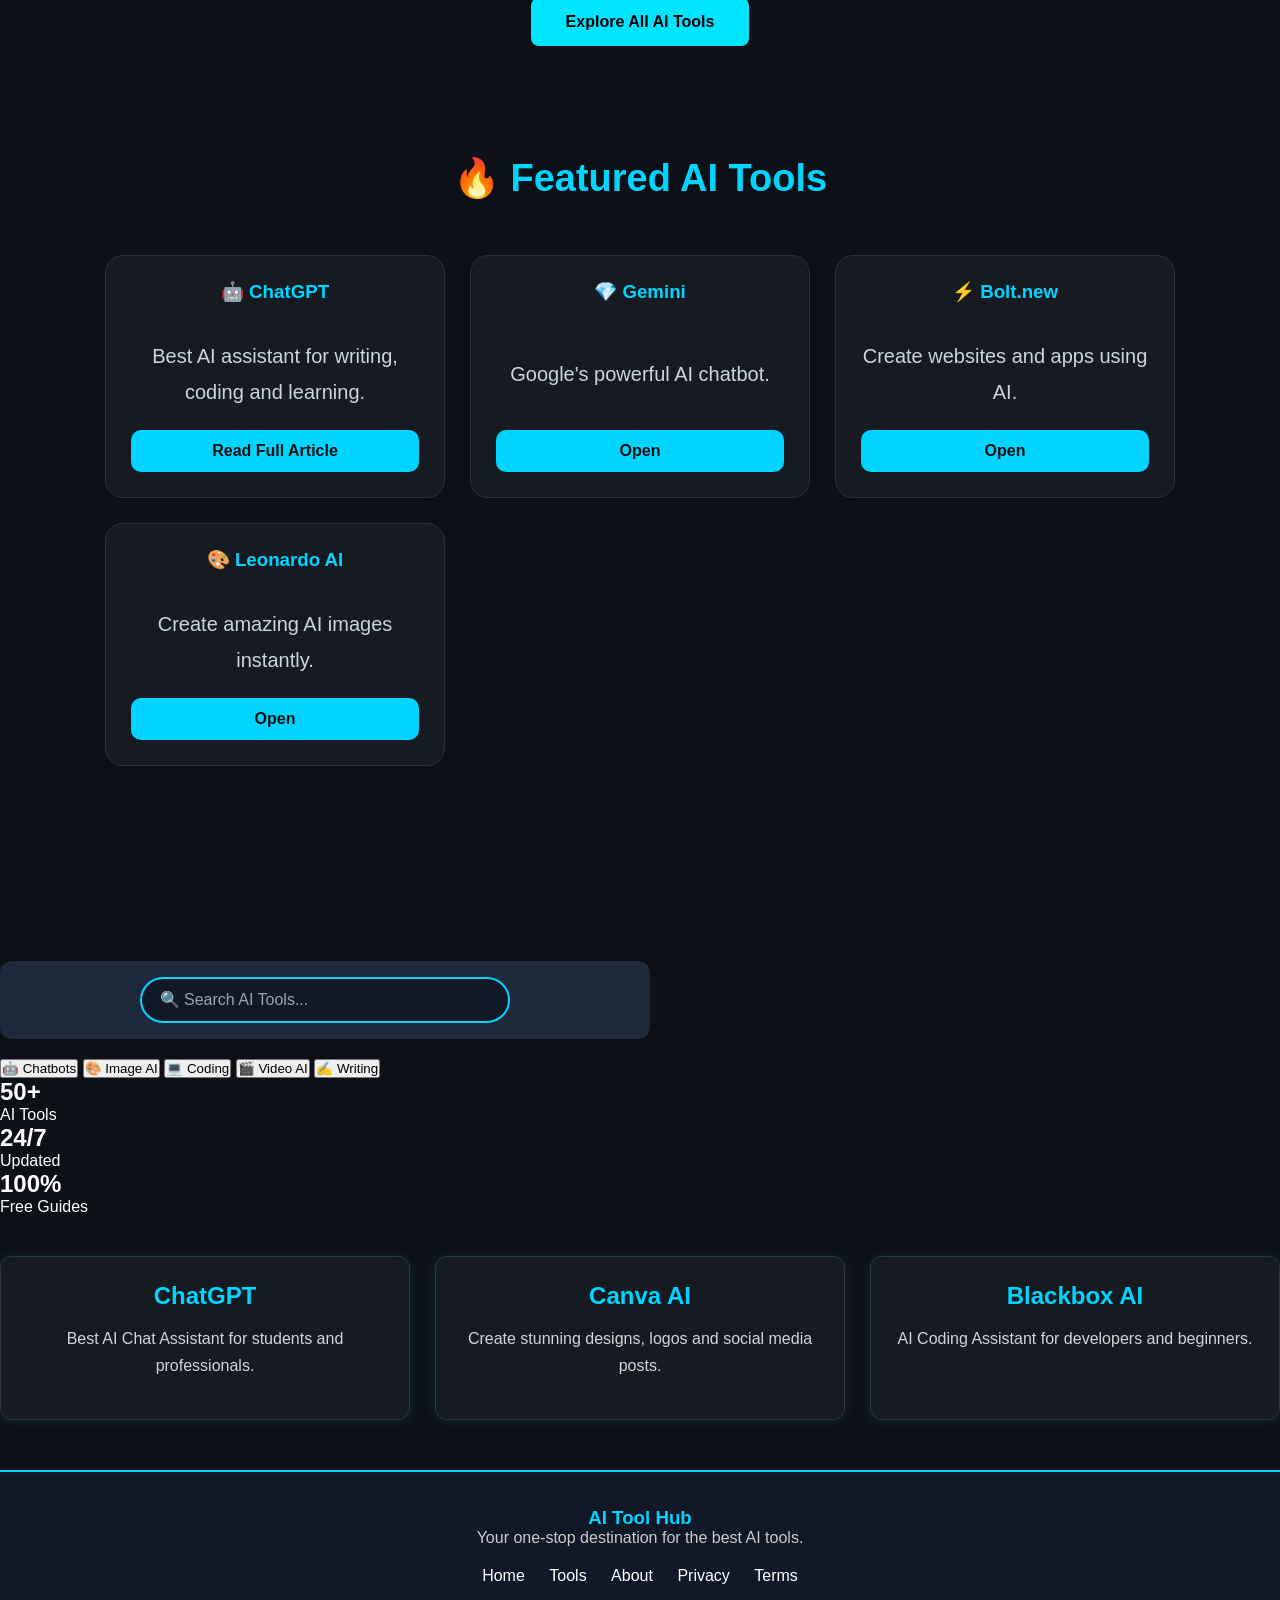
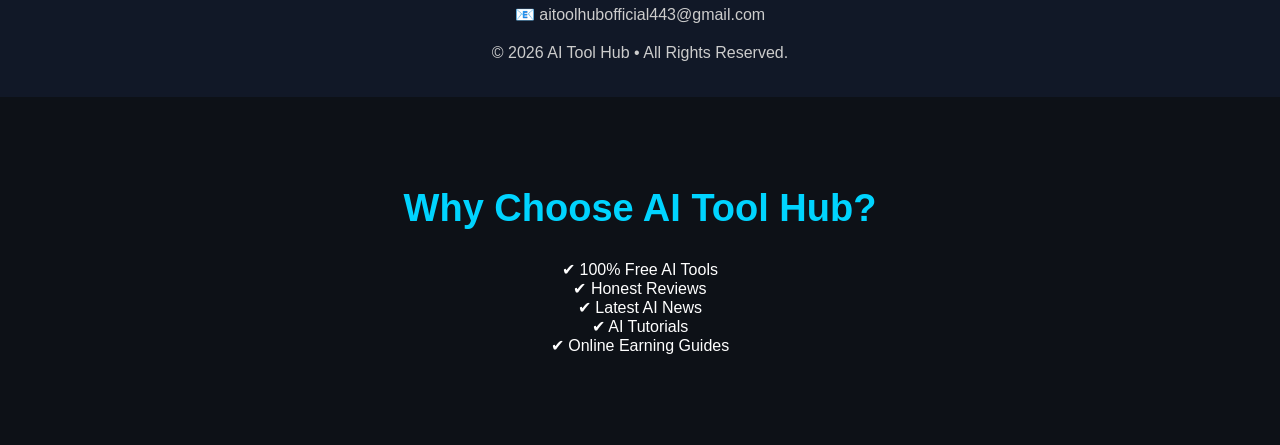
==== commit 6bf9b006: "Update index.html" ====
--- a/index.html
+++ b/index.html
@@ -347,11 +347,26 @@
 
 </div>
     
-
- <footer style="text-align:center; padding:20px; margin-top:50px; border-top:1px solid #333; color:#aaa;">
-  <p>© 2026 AI Tool Hub. All Rights Reserved.</p>
-  <p>Contact: aitoolhubofficial443@gmail.com</p>
+<footer style="background:#111827;padding:35px 20px;margin-top:50px;border-top:2px solid #00d4ff;text-align:center;color:#ccc;">
+
+<h3 style="color:#00d4ff;">AI Tool Hub</h3>
+
+<p>Your one-stop destination for the best AI tools.</p>
+
+<div style="margin:20px 0;">
+<a href="index.html" style="color:white;margin:10px;">Home</a>
+<a href="tools.html" style="color:white;margin:10px;">Tools</a>
+<a href="about.html" style="color:white;margin:10px;">About</a>
+<a href="privacy.html" style="color:white;margin:10px;">Privacy</a>
+<a href="terms.html" style="color:white;margin:10px;">Terms</a>
+</div>
+
+<p>📧 aitoolhubofficial443@gmail.com</p>
+
+<p style="margin-top:20px;">© 2026 AI Tool Hub • All Rights Reserved.</p>
+
 </footer>
+
     <script src="script.js"></script>
    <section class="cta">
 <h2>Why Choose AI Tool Hub?</h2>
--- a/style.css
+++ b/style.css
@@ -560,3 +560,33 @@
 #topBtn:hover{
     transform:scale(1.1);
 }
+
+/* Loading Screen */
+
+#loader{
+    position:fixed;
+    top:0;
+    left:0;
+    width:100%;
+    height:100%;
+    background:#0b1120;
+    display:flex;
+    justify-content:center;
+    align-items:center;
+    z-index:99999;
+}
+
+.spinner{
+    width:70px;
+    height:70px;
+    border:6px solid #333;
+    border-top:6px solid #00d4ff;
+    border-radius:50%;
+    animation:spin 1s linear infinite;
+}
+
+@keyframes spin{
+    100%{
+        transform:rotate(360deg);
+    }
+}
